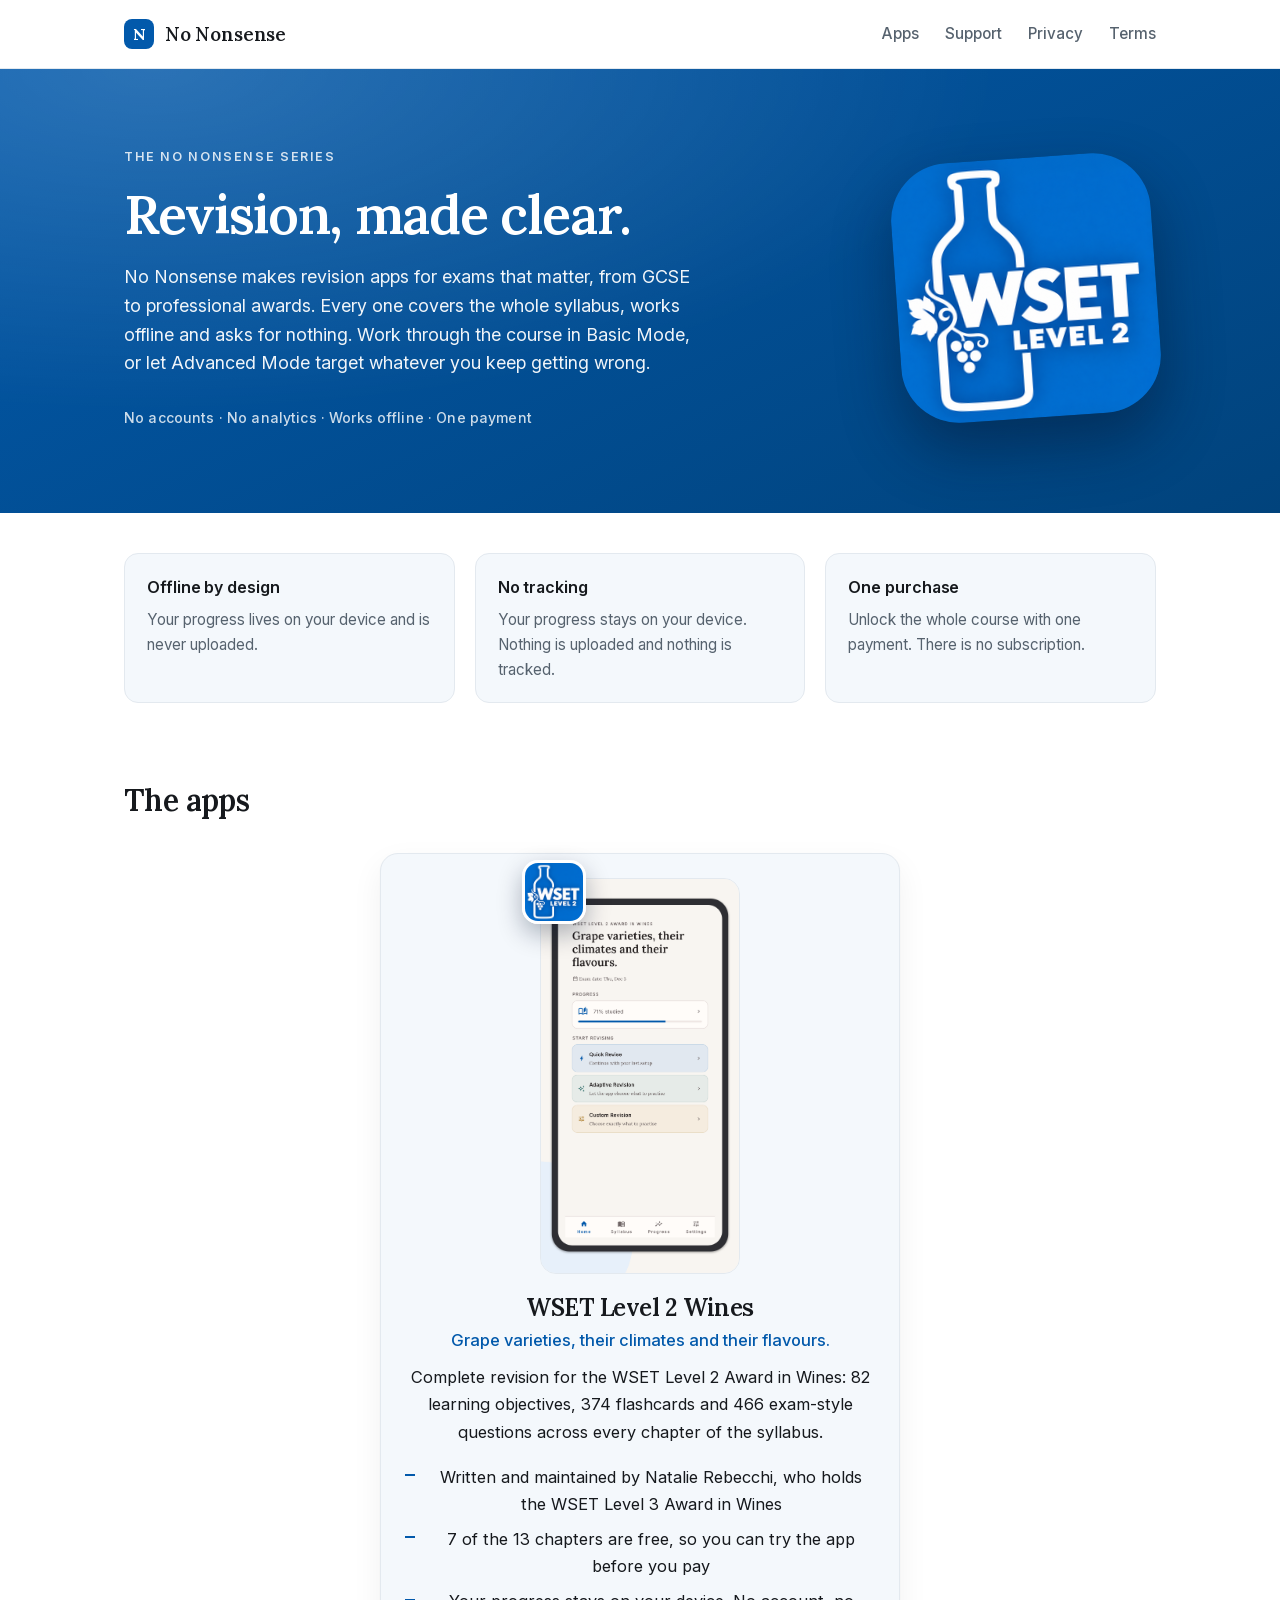
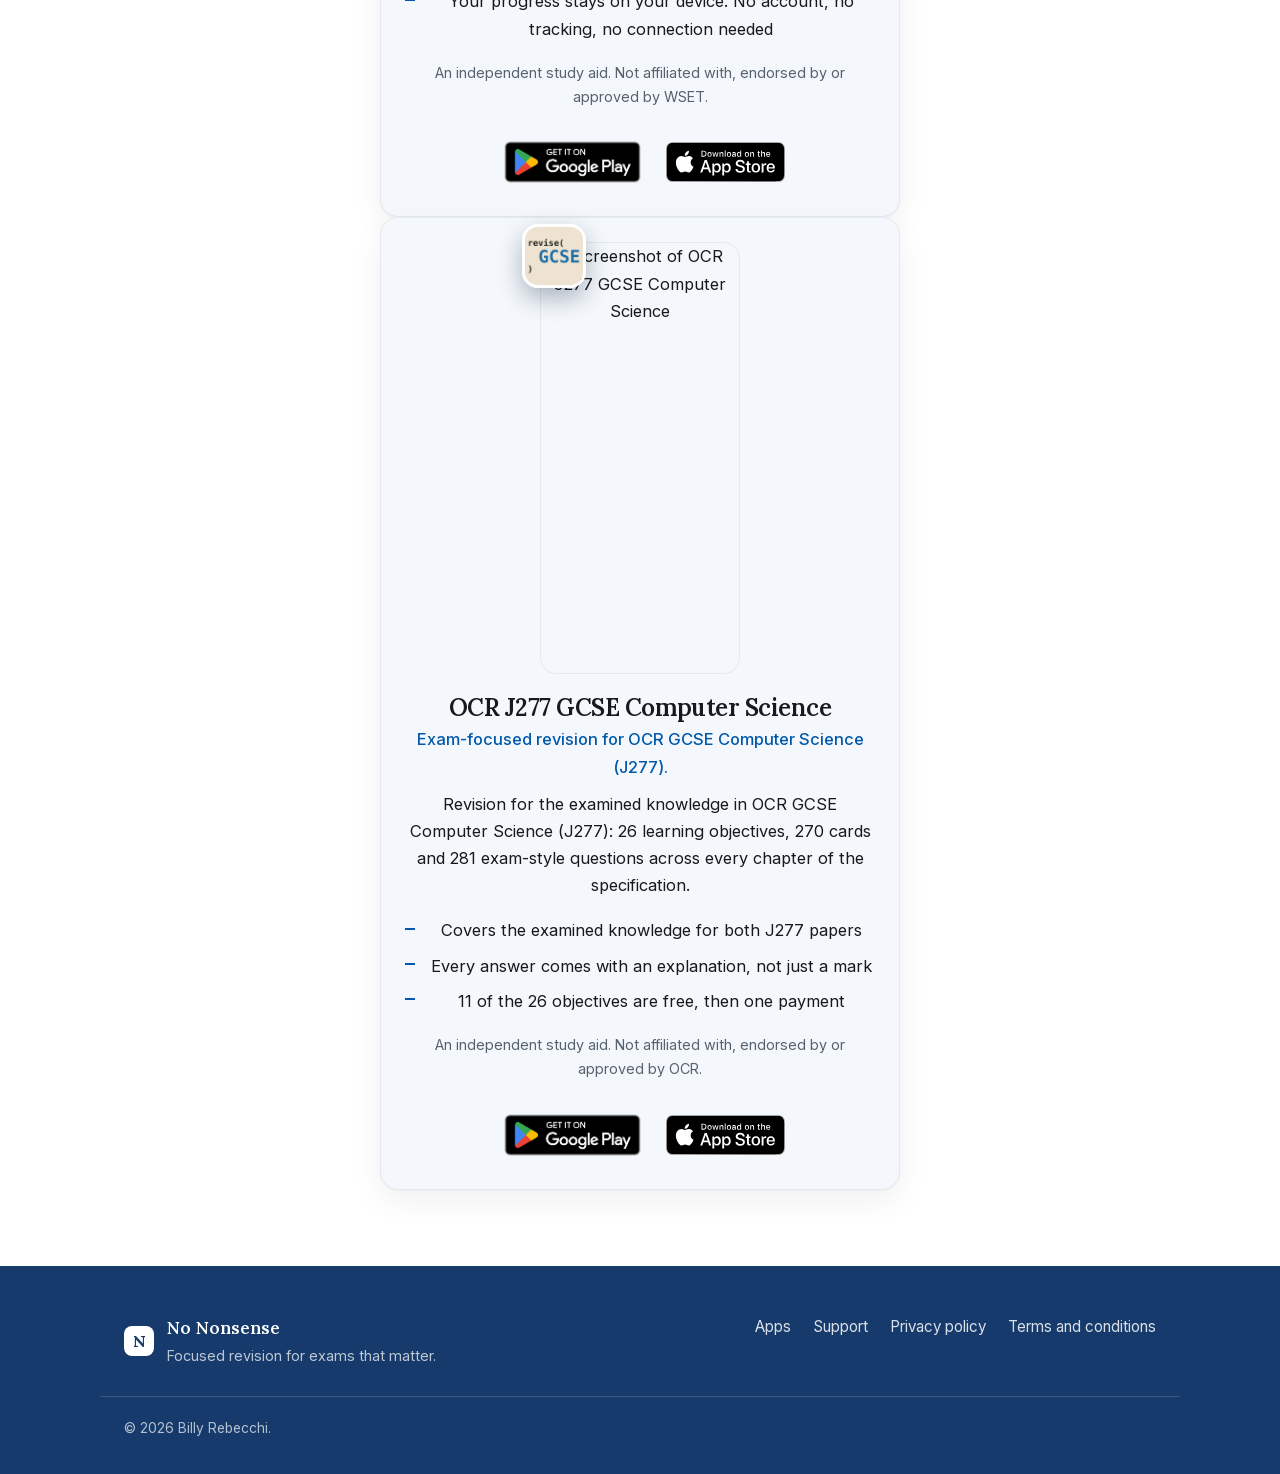
==== index.html @ e806d0f9 "Publish from revision-app@960f018a11e3d327a139472a14c9fe11c0e5deaf" ====
<!doctype html>
<html lang="en-GB">
<head>
  <meta charset="utf-8">
  <meta name="viewport" content="width=device-width, initial-scale=1">
  <title>No Nonsense</title>
  <meta name="description" content="No Nonsense: focused revision apps with no accounts, no tracking and no noise.">
  <meta name="color-scheme" content="light dark">
  <meta property="og:title" content="No Nonsense">
  <meta property="og:description" content="No Nonsense: focused revision apps with no accounts, no tracking and no noise.">
  <meta property="og:type" content="website">
  <link rel="stylesheet" href="/assets/style.css?v=d0712f48">
  <link rel="icon" href="/favicon.ico" sizes="any">
  <link rel="icon" type="image/png" sizes="32x32" href="/assets/favicon-32.png">
  <link rel="apple-touch-icon" sizes="180x180" href="/assets/apple-touch-icon.png">
</head>
<body>
  <a class="skip-link" href="#main">Skip to content</a>

  <header class="masthead">
    <div class="shell masthead-inner">
      <a class="wordmark" href="/">
        <span class="wordmark-mark" aria-hidden="true"></span>
        <span>No Nonsense</span>
      </a>
      <nav class="masthead-nav" aria-label="Primary">
        <a href="/#apps">Apps</a>
        <a href="/support/">Support</a>
        <a href="/privacy/">Privacy</a>
        <a href="/terms/">Terms</a>
      </nav>
    </div>
  </header>

  <main id="main">
<section class="hero">
  <div class="shell hero-inner">
    <div class="hero-copy">
      <p class="eyebrow">The No Nonsense series</p>
      <h1>Revision, made clear.</h1>
      <p class="hero-intro">No Nonsense makes revision apps for exams that matter, from GCSE to professional awards. Every one covers the whole syllabus, works offline and asks for nothing. Work through the course in Basic Mode, or let Advanced Mode target whatever you keep getting wrong.</p>
      <p class="hero-proof">No accounts · No analytics · Works offline · One payment</p>
    </div>
    <div class="hero-mark" aria-hidden="true">
      <img src="/assets/icons/wset2.png?v=d0712f48" alt="" width="260" height="260">
    </div>
  </div>
</section>

<section class="highlights">
  <div class="shell">
    <ul class="highlight-list">
      <li><h2>Offline by design</h2><p>Your progress lives on your device and is never uploaded.</p></li>
      <li><h2>No tracking</h2><p>Your progress stays on your device. Nothing is uploaded and nothing is tracked.</p></li>
      <li><h2>One purchase</h2><p>Unlock the whole course with one payment. There is no subscription.</p></li>
    </ul>
  </div>
</section>

<section class="apps" id="apps">
  <div class="shell">
    <h2 class="section-title">The apps</h2>
<article class="app">
  <div class="app-shot">
    <img src="/assets/screenshots/wset2-home.png?v=d0712f48" alt="Screenshot of WSET Level 2 Wines" width="1290" height="2796">
    <img class="app-logo" src="/assets/icons/wset2.png?v=d0712f48" alt="" width="64" height="64">
  </div>
  <div class="app-copy">
    <h3 class="app-name">WSET Level 2 Wines</h3>
    <p class="app-summary">Grape varieties, their climates and their flavours.</p>
    <p class="app-description">Complete revision for the WSET Level 2 Award in Wines: 82 learning objectives, 374 flashcards and 466 exam-style questions across every chapter of the syllabus.</p>
    <ul class="app-points">
        <li>Written and maintained by Natalie Rebecchi, who holds the WSET Level 3 Award in Wines</li>
        <li>7 of the 13 chapters are free, so you can try the app before you pay</li>
        <li>Your progress stays on your device. No account, no tracking, no connection needed</li>
    </ul>
    <p class="app-disclaimer">An independent study aid. Not affiliated with, endorsed by or approved by WSET.</p>
    <div class="app-badges">
      <a href="https://play.google.com/store/apps/details?id=uk.co.thebillington.wset2" class="app-badge play">
        <img src="/assets/badges/google-play.png?v=d0712f48" alt="Get it on Google Play" height="60">
      </a>
      <a href="https://apps.apple.com/app/id6824454016" class="app-badge">
        <img src="/assets/badges/app-store.svg?v=d0712f48" alt="Download on the App Store" height="40">
      </a>
    </div>
  </div>
</article>

<article class="app">
  <div class="app-shot">
    <img src="/?v=d0712f48" alt="Screenshot of OCR J277 GCSE Computer Science" width="1290" height="2796">
    <img class="app-logo" src="/assets/icons/j277.png?v=d0712f48" alt="" width="64" height="64">
  </div>
  <div class="app-copy">
    <h3 class="app-name">OCR J277 GCSE Computer Science</h3>
    <p class="app-summary">Exam-focused revision for OCR GCSE Computer Science (J277).</p>
    <p class="app-description">Revision for the examined knowledge in OCR GCSE Computer Science (J277): 26 learning objectives, 270 cards and 281 exam-style questions across every chapter of the specification.</p>
    <ul class="app-points">
        <li>Covers the examined knowledge for both J277 papers</li>
        <li>Every answer comes with an explanation, not just a mark</li>
        <li>11 of the 26 objectives are free, then one payment</li>
    </ul>
    <p class="app-disclaimer">An independent study aid. Not affiliated with, endorsed by or approved by OCR.</p>
    <div class="app-badges">
      <a href="https://play.google.com/store/apps/details?id=uk.co.thebillington.gcse" class="app-badge play">
        <img src="/assets/badges/google-play.png?v=d0712f48" alt="Get it on Google Play" height="60">
      </a>
      <a href="https://apps.apple.com/app/id" class="app-badge">
        <img src="/assets/badges/app-store.svg?v=d0712f48" alt="Download on the App Store" height="40">
      </a>
    </div>
  </div>
</article>

  </div>
</section>

  </main>

  <footer class="footer">
    <div class="shell footer-inner">
      <div class="footer-brand">
        <span class="wordmark-mark" aria-hidden="true"></span>
        <div>
          <p class="footer-name">No Nonsense</p>
          <p class="footer-tag">Focused revision for exams that matter.</p>
        </div>
      </div>
      <nav class="footer-nav" aria-label="Footer">
        <a href="/#apps">Apps</a>
        <a href="/support/">Support</a>
        <a href="/privacy/">Privacy policy</a>
        <a href="/terms/">Terms and conditions</a>
      </nav>
    </div>
    <div class="shell footer-legal">
      <p>&copy; 2026 Billy Rebecchi.</p>
    </div>
  </footer>
</body>
</html>
---- assets/style.css ----
/* No Nonsense — the series site.
   Type and colour come from the app itself: Lora for display, Inter for text,
   the icon blue for light mode and the icon navy for dark mode. */

@font-face {
  font-family: "Lora";
  src: url("/assets/fonts/Lora.woff2") format("woff2");
  font-weight: 400 700;
  font-display: swap;
}

@font-face {
  font-family: "Inter";
  src: url("/assets/fonts/Inter.woff2") format("woff2");
  font-weight: 400 600;
  font-display: swap;
}

:root {
  --brand: #0259ab;
  --brand-deep: #01437c;
  --navy: #153a6b;
  --ink: #16191d;
  --muted: #56626e;
  --line: #e3e9ef;
  --paper: #ffffff;
  --wash: #f4f8fc;
  --on-brand: #ffffff;
  --shadow: 0 1px 2px rgba(16, 24, 40, .04), 0 12px 32px rgba(16, 24, 40, .06);
  --radius: 18px;
  --shell: 1080px;
}

@media (prefers-color-scheme: dark) {
  :root {
    --brand: #6fb0f0;
    --brand-deep: #4d8fd6;
    --navy: #153a6b;
    --ink: #f3edea;
    --muted: #b9aeac;
    --line: #3a3336;
    --paper: #1b1616;
    --wash: #241e1e;
    --on-brand: #10202f;
    --shadow: 0 1px 2px rgba(0, 0, 0, .4), 0 14px 36px rgba(0, 0, 0, .35);
  }
}

*,
*::before,
*::after { box-sizing: border-box; }

html {
  -webkit-text-size-adjust: 100%;
  scroll-behavior: smooth;
}

@media (prefers-reduced-motion: reduce) {
  html { scroll-behavior: auto; }
}

body {
  margin: 0;
  background: var(--paper);
  color: var(--ink);
  font-family: "Inter", -apple-system, BlinkMacSystemFont, "Segoe UI", Roboto, sans-serif;
  font-size: 1.03rem;
  line-height: 1.65;
  -webkit-font-smoothing: antialiased;
}

img { max-width: 100%; height: auto; }

a { color: var(--brand); }

.shell {
  width: 100%;
  max-width: var(--shell);
  margin: 0 auto;
  padding: 0 24px;
}

.skip-link {
  position: absolute;
  left: -9999px;
  top: 0;
  background: var(--paper);
  color: var(--ink);
  padding: 12px 18px;
  border-radius: 0 0 10px 0;
  z-index: 10;
}

.skip-link:focus { left: 0; }

:focus-visible {
  outline: 3px solid var(--brand);
  outline-offset: 3px;
  border-radius: 4px;
}

/* ---------- masthead ---------- */

.masthead {
  position: sticky;
  top: 0;
  z-index: 5;
  background: color-mix(in srgb, var(--paper) 88%, transparent);
  backdrop-filter: saturate(180%) blur(12px);
  border-bottom: 1px solid var(--line);
}

.masthead-inner {
  display: flex;
  align-items: center;
  justify-content: space-between;
  gap: 24px;
  min-height: 68px;
}

.wordmark {
  display: inline-flex;
  align-items: center;
  gap: 11px;
  font-family: "Lora", Georgia, serif;
  font-weight: 600;
  font-size: 1.16rem;
  letter-spacing: -0.01em;
  color: var(--ink);
  text-decoration: none;
}

.wordmark-mark {
  display: grid;
  place-items: center;
  width: 30px;
  height: 30px;
  border-radius: 8px;
  background: var(--brand);
  color: #fff;
  font-family: "Lora", Georgia, serif;
  font-weight: 700;
  font-size: 1rem;
  line-height: 1;
}

.wordmark-mark::before { content: "N"; }

.masthead-nav { display: flex; gap: 26px; }

.masthead-nav a {
  color: var(--muted);
  text-decoration: none;
  font-size: .95rem;
  font-weight: 500;
}

.masthead-nav a:hover { color: var(--ink); }

/* ---------- hero ---------- */

.hero {
  background:
    radial-gradient(120% 140% at 12% 0%, rgba(255, 255, 255, .16), transparent 55%),
    linear-gradient(155deg, #0259ab 0%, #01437c 100%);
  color: #fff;
  padding: 78px 0 84px;
}

.hero-inner {
  display: grid;
  grid-template-columns: minmax(0, 1.05fr) minmax(0, 260px);
  align-items: center;
  gap: 56px;
}

.eyebrow {
  margin: 0 0 18px;
  text-transform: uppercase;
  letter-spacing: .13em;
  font-size: .78rem;
  font-weight: 600;
  opacity: .82;
}

.hero h1 {
  margin: 0 0 20px;
  font-family: "Lora", Georgia, serif;
  font-weight: 600;
  font-size: clamp(2.05rem, 4.6vw, 3.35rem);
  line-height: 1.08;
  letter-spacing: -0.025em;
  max-width: 15ch;
}

.hero-intro {
  margin: 0 0 28px;
  font-size: 1.12rem;
  line-height: 1.6;
  max-width: 52ch;
  opacity: .94;
}

.hero-proof {
  margin: 0;
  font-size: .88rem;
  font-weight: 500;
  letter-spacing: .01em;
  opacity: .8;
}

.hero-mark {
  justify-self: end;
  transform: rotate(-4deg);
}

.hero-mark img {
  display: block;
  border-radius: 58px;
  box-shadow: 0 28px 60px rgba(4, 20, 45, .45);
}

/* ---------- highlights ---------- */

.highlights { padding: 40px 0 8px; }

.highlight-list {
  list-style: none;
  margin: 0;
  padding: 0;
  display: grid;
  grid-template-columns: repeat(3, minmax(0, 1fr));
  gap: 20px;
}

.highlight-list li {
  background: var(--wash);
  border: 1px solid var(--line);
  border-radius: 14px;
  padding: 20px 22px;
}

.highlight-list h2 {
  margin: 0 0 6px;
  font-size: 1rem;
  font-weight: 600;
  letter-spacing: -0.005em;
}

.highlight-list p {
  margin: 0;
  color: var(--muted);
  font-size: .95rem;
}

/* ---------- apps ---------- */

.apps { padding: 64px 0 76px; }

.section-title {
  margin: 0 0 28px;
  font-family: "Lora", Georgia, serif;
  font-weight: 600;
  font-size: clamp(1.45rem, 2.6vw, 1.9rem);
  letter-spacing: -0.02em;
}

.app {
  max-width: 520px;
  margin: 0 auto;
  text-align: center;
  background: var(--wash);
  border: 1px solid var(--line);
  border-radius: var(--radius);
  padding: 24px;
  box-shadow: var(--shadow);
}

.app-shot {
  position: relative;
  width: 100%;
  max-width: 200px;
  margin: 0 auto 20px;
}

.app-shot img {
  display: block;
  width: 100%;
  height: auto;
  border-radius: 16px;
  border: 1px solid var(--line);
}

.app-shot img.app-logo {
  position: absolute;
  top: -18px;
  left: -18px;
  width: 64px;
  height: 64px;
  border-radius: 16px;
  border: 3px solid var(--paper);
  box-shadow: 0 10px 24px rgba(4, 20, 45, .3);
}

.app-name {
  margin: 0 0 4px;
  font-family: "Lora", Georgia, serif;
  font-weight: 600;
  font-size: 1.5rem;
  letter-spacing: -0.02em;
  line-height: 1.2;
}

.app-summary {
  margin: 0 0 10px;
  color: var(--brand);
  font-weight: 500;
}

.app-description {
  margin: 0;
  max-width: 60ch;
}

.app-points {
  margin: 18px 0 0;
  padding: 0;
  list-style: none;
  max-width: 60ch;
}

.app-points li {
  position: relative;
  padding-left: 22px;
  margin-bottom: 8px;
}

.app-points li::before {
  content: "";
  position: absolute;
  left: 0;
  top: 0.62em;
  width: 10px;
  height: 2px;
  background: var(--brand);
}

.app-disclaimer {
  margin: 18px 0 0;
  max-width: 60ch;
  color: var(--muted);
  font-size: 0.9rem;
}

.app-badges {
  display: flex;
  flex-wrap: wrap;
  align-items: center;
  justify-content: center;
  gap: 16px;
  margin-top: 24px;
}

.app-badge {
  display: inline-block;
  line-height: 0;
  border-radius: 8px;
  transition: opacity .15s ease;
}

.app-badge:hover { opacity: .82; }

/* Sized by height, because the two official files carry different padding.
   Apple's badge has none, so it is 40px tall. Google's file is 646x250 with
   82px of transparent padding, so its visible content is only 67% of the
   height: at 60px the visible badge is 40px, matching Apple's exactly. */
.app-badge img {
  height: 40px;
  width: auto;
}

.app-badge.play img { height: 60px; }

/* ---------- legal ---------- */

/* The legal pages sit directly in the main column rather than in a .shell
   wrapper, so they need centring themselves. Without it the article holds
   the left edge of a wide screen. */
.legal {
  max-width: 760px;
  margin: 0 auto;
  padding: 56px 24px 76px;
}

.legal-head { margin-bottom: 34px; }

.legal h1 {
  margin: 0 0 8px;
  font-family: "Lora", Georgia, serif;
  font-weight: 600;
  font-size: clamp(1.8rem, 4vw, 2.5rem);
  letter-spacing: -0.025em;
  line-height: 1.15;
}

.effective {
  margin: 0;
  color: var(--muted);
  font-size: .92rem;
}

.legal-body h2 {
  margin: 40px 0 10px;
  font-family: "Lora", Georgia, serif;
  font-weight: 600;
  font-size: 1.18rem;
  letter-spacing: -0.015em;
}

.legal-body p { margin: 0 0 14px; }

.legal-body a { text-underline-offset: 3px; }

.legal-contact {
  margin-top: 48px;
  padding: 24px 26px;
  background: var(--wash);
  border: 1px solid var(--line);
  border-radius: 14px;
}

.legal-contact h2 {
  margin: 0 0 6px;
  font-size: 1rem;
  font-weight: 600;
}

.legal-contact p { margin: 0; color: var(--muted); }

/* ---------- support ---------- */

/* The form is the contact path: the email address is deliberately not
   published on this page. */
.support-form-section {
  margin: 0;
}

.support-form-section h2 {
  margin: 0 0 8px;
  font-family: "Lora", Georgia, serif;
  font-weight: 600;
  font-size: 1.35rem;
  letter-spacing: -0.015em;
}

.support-form-intro {
  margin: 0 0 22px;
  color: var(--muted);
}

.support-form {
  display: grid;
  gap: 18px;
}

/* The class sets display:grid, which would otherwise beat the browser's
   [hidden] rule and leave the form (and its button) visible after success. */
.support-form[hidden] { display: none; }

.field-grid {
  display: grid;
  grid-template-columns: repeat(2, minmax(0, 1fr));
  gap: 18px;
}

/* The app field is hidden when ?app= already chose it, leaving the category
   field alone on the row rather than squeezed into half of it. */
.field-grid-single { grid-template-columns: 1fr; }

.field label {
  display: block;
  margin-bottom: 6px;
  font-size: .92rem;
  font-weight: 600;
}

.field input,
.field select,
.field textarea {
  width: 100%;
  padding: 11px 12px;
  border: 1px solid var(--line);
  border-radius: 10px;
  background: var(--paper);
  color: var(--ink);
  font: inherit;
}

.field textarea {
  min-height: 140px;
  resize: vertical;
}

.field input[type="file"] { padding: 9px 12px; }

.field-hint {
  margin: 6px 0 0;
  font-size: .85rem;
  color: var(--muted);
}

.optional {
  color: var(--muted);
  font-size: .85em;
  font-weight: 400;
}

.support-extra {
  padding: 12px 14px;
  border: 1px solid var(--line);
  border-radius: 10px;
}

.support-extra summary {
  cursor: pointer;
  font-size: .92rem;
  font-weight: 600;
}

.support-extra .field-grid { margin-top: 14px; }

/* Off-screen rather than display:none: some bots skip hidden fields. */
.support-honeypot {
  position: absolute;
  left: -9999px;
  width: 1px;
  height: 1px;
  overflow: hidden;
}

.support-consent {
  display: flex;
  gap: 10px;
  align-items: flex-start;
  color: var(--muted);
  font-size: .9rem;
}

.support-consent input { margin-top: 4px; }

.support-submit {
  justify-self: start;
  padding: 13px 22px;
  border: 0;
  border-radius: 10px;
  background: var(--brand);
  color: var(--on-brand);
  font: inherit;
  font-weight: 600;
  cursor: pointer;
}

.support-submit:hover { background: var(--brand-deep); }

.support-submit:disabled {
  opacity: .65;
  cursor: progress;
}

.support-form-status {
  margin: 0;
  min-height: 1.4em;
  color: var(--muted);
}

@media (max-width: 560px) {
  .field-grid { grid-template-columns: 1fr; }
}

/* ---------- footer ---------- */

.footer {
  background: var(--navy);
  color: #fff;
  padding: 48px 0 34px;
}

.footer-inner {
  display: flex;
  flex-wrap: wrap;
  gap: 32px;
  justify-content: space-between;
  align-items: flex-start;
  padding-bottom: 28px;
}

.footer-brand {
  display: flex;
  align-items: center;
  gap: 13px;
}

.footer-brand .wordmark-mark {
  background: #fff;
  color: var(--navy);
}

.footer-name {
  margin: 0;
  font-family: "Lora", Georgia, serif;
  font-weight: 600;
  font-size: 1.08rem;
}

.footer-tag {
  margin: 2px 0 0;
  font-size: .9rem;
  opacity: .72;
}

.footer-nav {
  display: flex;
  flex-wrap: wrap;
  gap: 22px;
}

.footer-nav a {
  color: rgba(255, 255, 255, .84);
  text-decoration: none;
  font-size: .95rem;
}

.footer-nav a:hover { color: #fff; text-decoration: underline; }

.footer-legal {
  border-top: 1px solid rgba(255, 255, 255, .16);
  padding-top: 20px;
}

.footer-legal p {
  margin: 0;
  font-size: .86rem;
  opacity: .68;
}

/* ---------- narrow screens ---------- */

/* Four nav links plus the wordmark do not fit on a phone, and a wrapped
   masthead is better than one that runs off the edge. */
@media (max-width: 560px) {
  .masthead-inner { flex-wrap: wrap; gap: 12px; padding: 14px 0; }
  .masthead-nav { gap: 18px; }
  .masthead-nav a { font-size: .9rem; }
}

@media (max-width: 860px) {
  .app-shot { margin-bottom: 18px; }
  .hero-inner { grid-template-columns: 1fr; gap: 40px; }
  .hero-mark { justify-self: start; }
  .hero-mark img { width: 200px; height: 200px; }
  .highlight-list { grid-template-columns: 1fr; }
  .app { grid-template-columns: 1fr; gap: 30px; padding: 28px 24px; }
  .app-shot { max-width: 258px; }
  .footer-inner { flex-direction: column; }
}
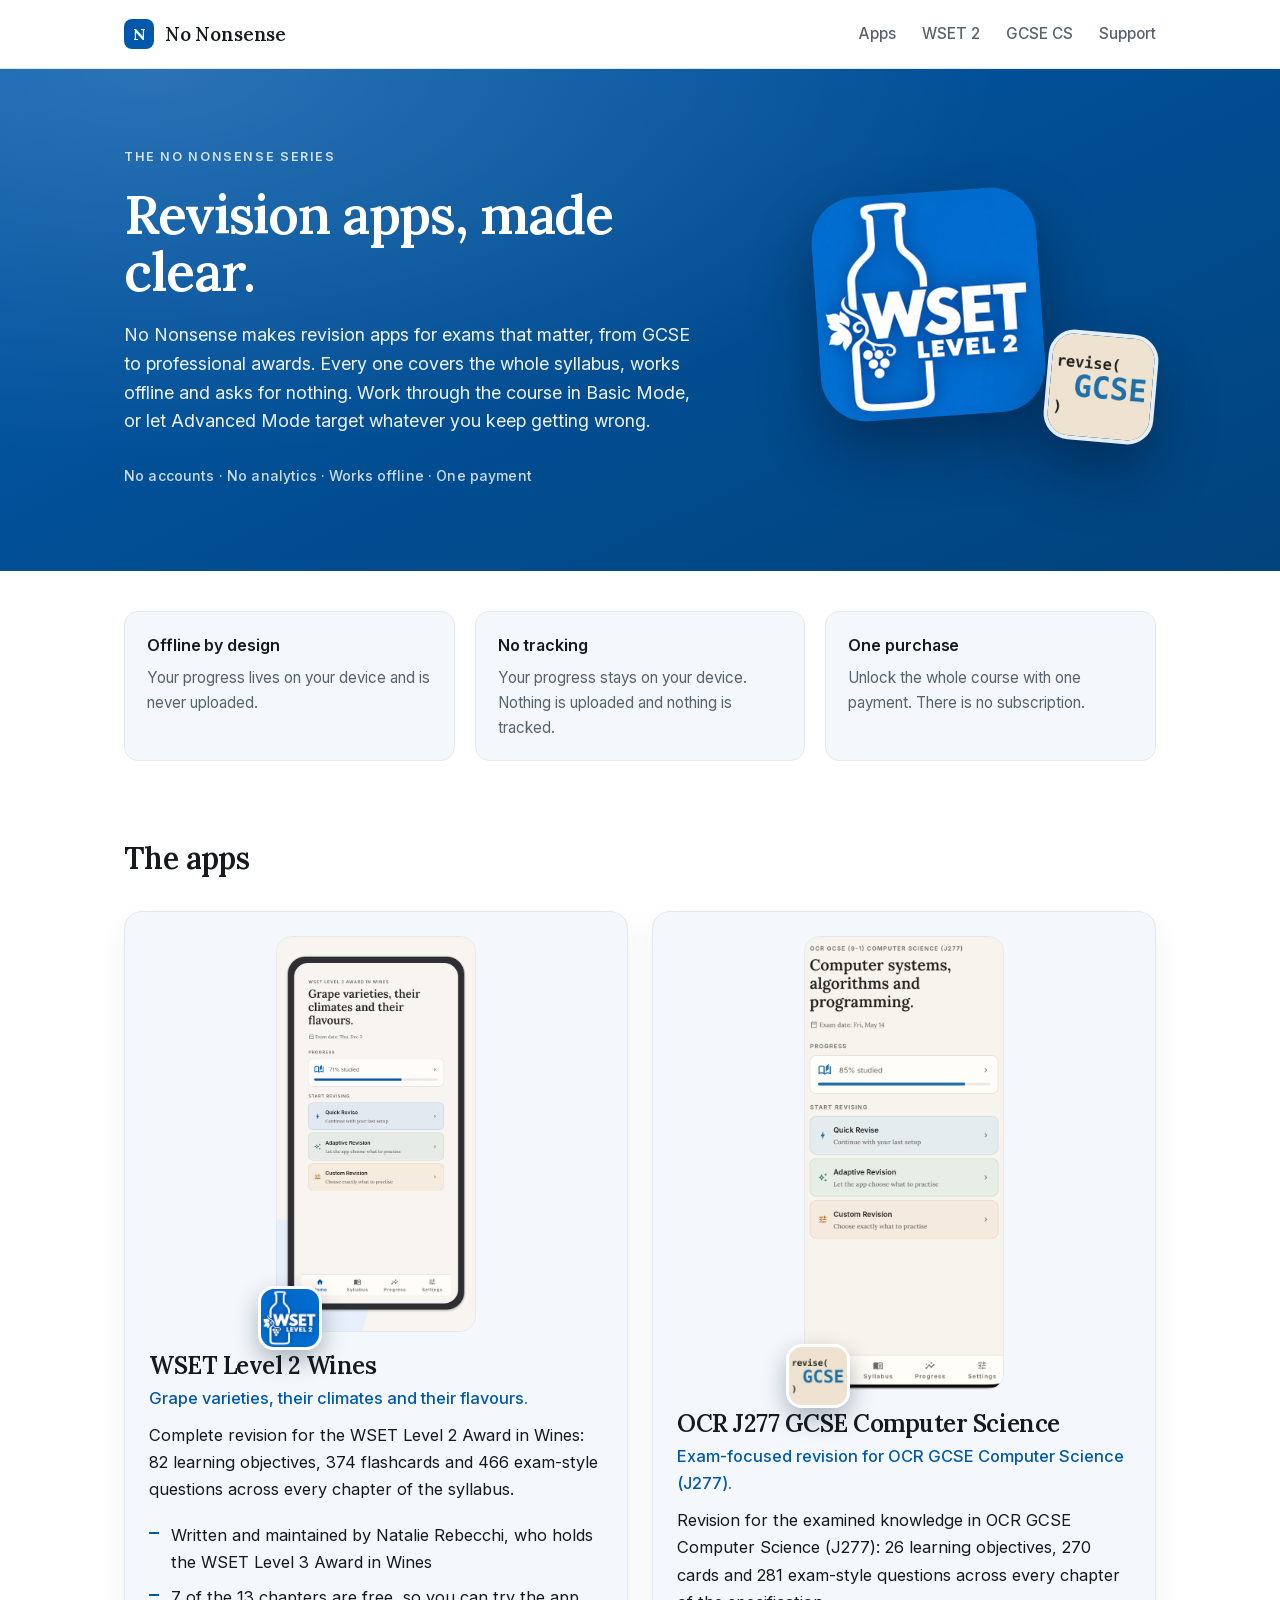
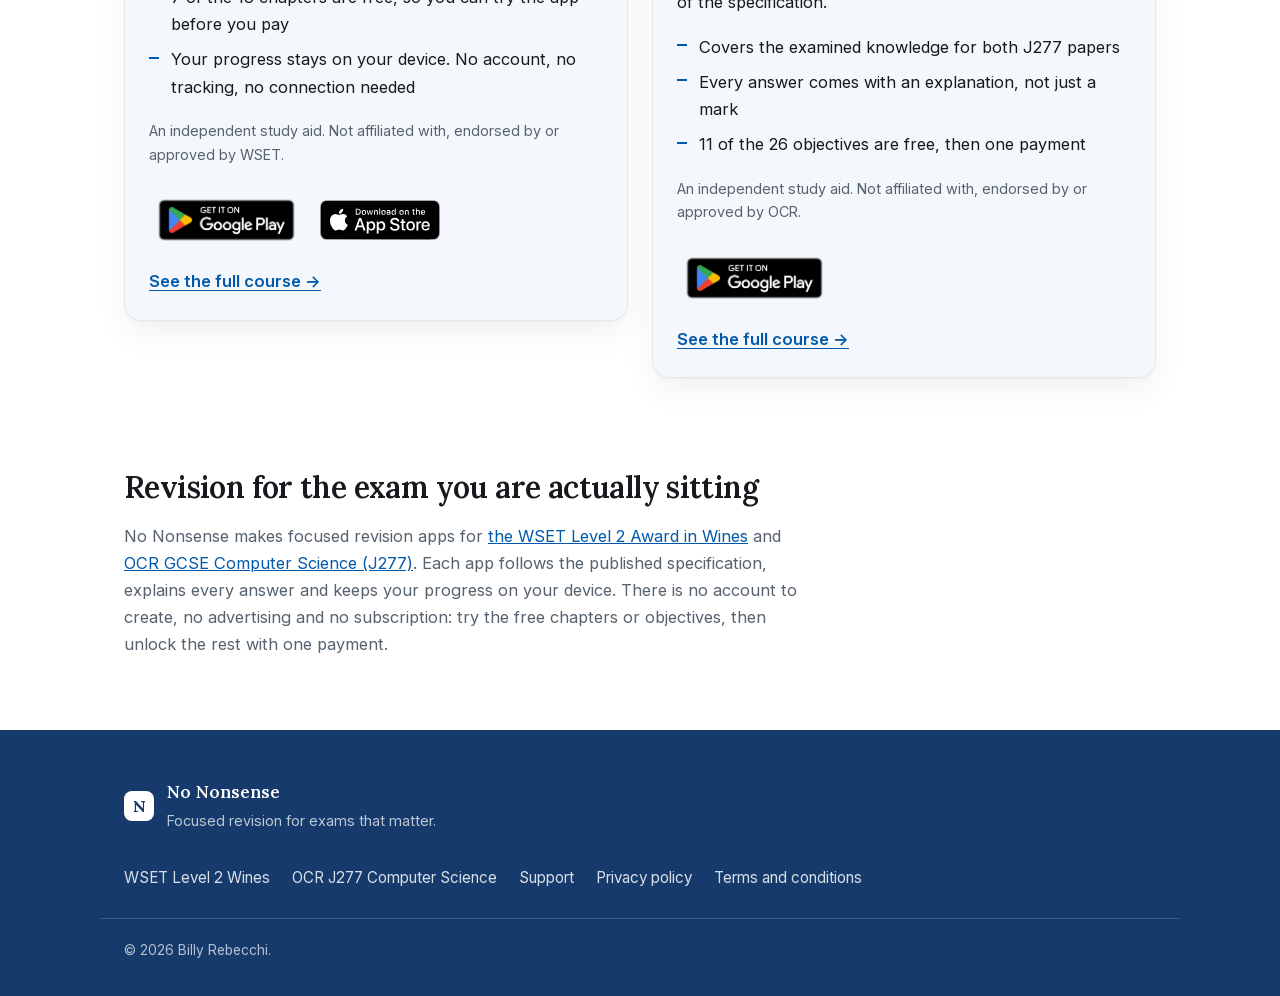
==== commit b661dec1: "Publish from revision-app@1eb7962622b7a4297874376b7f591890b1f653c1" ====
--- a/index.html
+++ b/index.html
@@ -3,16 +3,38 @@
 <head>
   <meta charset="utf-8">
   <meta name="viewport" content="width=device-width, initial-scale=1">
-  <title>No Nonsense</title>
-  <meta name="description" content="No Nonsense: focused revision apps with no accounts, no tracking and no noise.">
+  <title>No Nonsense Revision | GCSE &amp; WSET Revision Apps</title>
+  <meta name="description" content="Focused revision apps for OCR GCSE Computer Science (J277) and the WSET Level 2 Award in Wines. Full syllabus, clear explanations, offline and one payment.">
+  <meta name="robots" content="index,follow,max-image-preview:large">
   <meta name="color-scheme" content="light dark">
-  <meta property="og:title" content="No Nonsense">
-  <meta property="og:description" content="No Nonsense: focused revision apps with no accounts, no tracking and no noise.">
+  <meta name="theme-color" content="#0259ab" media="(prefers-color-scheme: light)">
+  <meta name="theme-color" content="#1b1616" media="(prefers-color-scheme: dark)">
+  <link rel="canonical" href="https://nononsenserevision.uk/">
+  <link rel="alternate" hreflang="en-GB" href="https://nononsenserevision.uk/">
+
   <meta property="og:type" content="website">
-  <link rel="stylesheet" href="/assets/style.css?v=d0712f48">
+  <meta property="og:site_name" content="No Nonsense Revision">
+  <meta property="og:locale" content="en_GB">
+  <meta property="og:title" content="No Nonsense Revision | GCSE &amp; WSET Revision Apps">
+  <meta property="og:description" content="Focused revision apps for OCR GCSE Computer Science (J277) and the WSET Level 2 Award in Wines. Full syllabus, clear explanations, offline and one payment.">
+  <meta property="og:url" content="https://nononsenserevision.uk/">
+  <meta property="og:image" content="https://nononsenserevision.uk/assets/social/wset2.png">
+  <meta property="og:image:type" content="image/png">
+  <meta property="og:image:width" content="1024">
+  <meta property="og:image:height" content="500">
+  <meta property="og:image:alt" content="No Nonsense revision apps">
+  <meta name="twitter:card" content="summary_large_image">
+  <meta name="twitter:title" content="No Nonsense Revision | GCSE &amp; WSET Revision Apps">
+  <meta name="twitter:description" content="Focused revision apps for OCR GCSE Computer Science (J277) and the WSET Level 2 Award in Wines. Full syllabus, clear explanations, offline and one payment.">
+  <meta name="twitter:image" content="https://nononsenserevision.uk/assets/social/wset2.png">
+
+  <link rel="preload" href="/assets/fonts/Inter.woff2" as="font" type="font/woff2" crossorigin>
+  <link rel="preload" href="/assets/fonts/Lora.woff2" as="font" type="font/woff2" crossorigin>
+  <link rel="stylesheet" href="/assets/style.css?v=407eec69">
   <link rel="icon" href="/favicon.ico" sizes="any">
-  <link rel="icon" type="image/png" sizes="32x32" href="/assets/favicon-32.png">
-  <link rel="apple-touch-icon" sizes="180x180" href="/assets/apple-touch-icon.png">
+  <link rel="icon" type="image/png" href="/assets/favicon-32.png" sizes="32x32">
+  <link rel="apple-touch-icon" href="/assets/apple-touch-icon.png">
+  <script type="application/ld+json">{"@context":"https://schema.org","@graph":[{"@type":"Organization","@id":"https://nononsenserevision.uk/#organisation","name":"No Nonsense","url":"https://nononsenserevision.uk/","logo":"https://nononsenserevision.uk/assets/icons/wset2.png","email":"billy.rebecchi@googlemail.com"},{"@type":"WebSite","@id":"https://nononsenserevision.uk/#website","url":"https://nononsenserevision.uk/","name":"No Nonsense Revision","description":"Focused revision apps for OCR GCSE Computer Science (J277) and the WSET Level 2 Award in Wines. Full syllabus, clear explanations, offline and one payment.","inLanguage":"en-GB","publisher":{"@id":"https://nononsenserevision.uk/#organisation"}},{"@type":"ItemList","name":"No Nonsense revision apps","itemListElement":[{"@type":"ListItem","position":1,"name":"WSET Level 2 Wines","url":"https://nononsenserevision.uk/wset2/"},{"@type":"ListItem","position":2,"name":"OCR J277 GCSE Computer Science","url":"https://nononsenserevision.uk/gcse-computer-science/"}]}]}</script>
 </head>
 <body>
   <a class="skip-link" href="#main">Skip to content</a>
@@ -25,9 +47,9 @@
       </a>
       <nav class="masthead-nav" aria-label="Primary">
         <a href="/#apps">Apps</a>
+        <a href="/wset2/">WSET 2</a>
+        <a href="/gcse-computer-science/">GCSE CS</a>
         <a href="/support/">Support</a>
-        <a href="/privacy/">Privacy</a>
-        <a href="/terms/">Terms</a>
       </nav>
     </div>
   </header>
@@ -37,12 +59,13 @@
   <div class="shell hero-inner">
     <div class="hero-copy">
       <p class="eyebrow">The No Nonsense series</p>
-      <h1>Revision, made clear.</h1>
+      <h1>Revision apps, made clear.</h1>
       <p class="hero-intro">No Nonsense makes revision apps for exams that matter, from GCSE to professional awards. Every one covers the whole syllabus, works offline and asks for nothing. Work through the course in Basic Mode, or let Advanced Mode target whatever you keep getting wrong.</p>
       <p class="hero-proof">No accounts · No analytics · Works offline · One payment</p>
     </div>
     <div class="hero-mark" aria-hidden="true">
-      <img src="/assets/icons/wset2.png?v=d0712f48" alt="" width="260" height="260">
+      <img class="hero-app-primary" src="/assets/icons/wset2.png?v=407eec69" alt="" width="250" height="250">
+      <img class="hero-app-secondary" src="/assets/icons/j277.png?v=407eec69" alt="" width="150" height="150">
     </div>
   </div>
 </section>
@@ -60,13 +83,14 @@
 <section class="apps" id="apps">
   <div class="shell">
     <h2 class="section-title">The apps</h2>
+    <div class="app-grid">
 <article class="app">
   <div class="app-shot">
-    <img src="/assets/screenshots/wset2-home.png?v=d0712f48" alt="Screenshot of WSET Level 2 Wines" width="1290" height="2796">
-    <img class="app-logo" src="/assets/icons/wset2.png?v=d0712f48" alt="" width="64" height="64">
+    <img src="/assets/screenshots/wset2-home.png?v=407eec69" alt="Screenshot of WSET Level 2 Wines" width="520" height="1035" loading="lazy">
+    <img class="app-logo" src="/assets/icons/wset2.png?v=407eec69" alt="" width="64" height="64">
   </div>
   <div class="app-copy">
-    <h3 class="app-name">WSET Level 2 Wines</h3>
+    <h3 class="app-name"><a href="/wset2/">WSET Level 2 Wines</a></h3>
     <p class="app-summary">Grape varieties, their climates and their flavours.</p>
     <p class="app-description">Complete revision for the WSET Level 2 Award in Wines: 82 learning objectives, 374 flashcards and 466 exam-style questions across every chapter of the syllabus.</p>
     <ul class="app-points">
@@ -76,23 +100,24 @@
     </ul>
     <p class="app-disclaimer">An independent study aid. Not affiliated with, endorsed by or approved by WSET.</p>
     <div class="app-badges">
-      <a href="https://play.google.com/store/apps/details?id=uk.co.thebillington.wset2" class="app-badge play">
-        <img src="/assets/badges/google-play.png?v=d0712f48" alt="Get it on Google Play" height="60">
-      </a>
-      <a href="https://apps.apple.com/app/id6824454016" class="app-badge">
-        <img src="/assets/badges/app-store.svg?v=d0712f48" alt="Download on the App Store" height="40">
-      </a>
+        <a class="app-badge play" href="https://play.google.com/store/apps/details?id=uk.co.thebillington.wset2" rel="noopener">
+          <img src="/assets/badges/google-play.png?v=407eec69" alt="Get WSET Level 2 Wines on Google Play" height="60">
+        </a>
+        <a class="app-badge" href="https://apps.apple.com/app/id6824454016" rel="noopener">
+          <img src="/assets/badges/app-store.svg?v=407eec69" alt="Download WSET Level 2 Wines on the App Store" height="40">
+        </a>
     </div>
+    <p class="app-more"><a href="/wset2/">See the full course <span aria-hidden="true">→</span></a></p>
   </div>
 </article>
 
 <article class="app">
   <div class="app-shot">
-    <img src="/?v=d0712f48" alt="Screenshot of OCR J277 GCSE Computer Science" width="1290" height="2796">
-    <img class="app-logo" src="/assets/icons/j277.png?v=d0712f48" alt="" width="64" height="64">
+    <img src="/assets/screenshots/j277-home.png?v=407eec69" alt="Screenshot of OCR J277 GCSE Computer Science" width="520" height="1187" loading="lazy">
+    <img class="app-logo" src="/assets/icons/j277.png?v=407eec69" alt="" width="64" height="64">
   </div>
   <div class="app-copy">
-    <h3 class="app-name">OCR J277 GCSE Computer Science</h3>
+    <h3 class="app-name"><a href="/gcse-computer-science/">OCR J277 GCSE Computer Science</a></h3>
     <p class="app-summary">Exam-focused revision for OCR GCSE Computer Science (J277).</p>
     <p class="app-description">Revision for the examined knowledge in OCR GCSE Computer Science (J277): 26 learning objectives, 270 cards and 281 exam-style questions across every chapter of the specification.</p>
     <ul class="app-points">
@@ -102,18 +127,33 @@
     </ul>
     <p class="app-disclaimer">An independent study aid. Not affiliated with, endorsed by or approved by OCR.</p>
     <div class="app-badges">
-      <a href="https://play.google.com/store/apps/details?id=uk.co.thebillington.gcse" class="app-badge play">
-        <img src="/assets/badges/google-play.png?v=d0712f48" alt="Get it on Google Play" height="60">
-      </a>
-      <a href="https://apps.apple.com/app/id" class="app-badge">
-        <img src="/assets/badges/app-store.svg?v=d0712f48" alt="Download on the App Store" height="40">
-      </a>
+        <a class="app-badge play" href="https://play.google.com/store/apps/details?id=uk.co.thebillington.gcse" rel="noopener">
+          <img src="/assets/badges/google-play.png?v=407eec69" alt="Get OCR J277 GCSE Computer Science on Google Play" height="60">
+        </a>
     </div>
+    <p class="app-more"><a href="/gcse-computer-science/">See the full course <span aria-hidden="true">→</span></a></p>
   </div>
 </article>
 
+    </div>
   </div>
 </section>
+
+<section class="series-note">
+  <div class="shell">
+    <h2>Revision for the exam you are actually sitting</h2>
+    <p>
+      No Nonsense makes focused revision apps for
+      <a href="/wset2/">the WSET Level 2 Award in Wines</a> and
+      <a href="/gcse-computer-science/">OCR GCSE Computer Science (J277)</a>.
+      Each app follows the published specification, explains every answer and
+      keeps your progress on your device. There is no account to create, no
+      advertising and no subscription: try the free chapters or objectives,
+      then unlock the rest with one payment.
+    </p>
+  </div>
+</section>
+
 
   </main>
 
@@ -127,7 +167,8 @@
         </div>
       </div>
       <nav class="footer-nav" aria-label="Footer">
-        <a href="/#apps">Apps</a>
+        <a href="/wset2/">WSET Level 2 Wines</a>
+        <a href="/gcse-computer-science/">OCR J277 Computer Science</a>
         <a href="/support/">Support</a>
         <a href="/privacy/">Privacy policy</a>
         <a href="/terms/">Terms and conditions</a>
--- a/assets/style.css
+++ b/assets/style.css
@@ -169,7 +169,7 @@
 
 .hero-inner {
   display: grid;
-  grid-template-columns: minmax(0, 1.05fr) minmax(0, 260px);
+  grid-template-columns: minmax(0, 1.05fr) minmax(0, 340px);
   align-items: center;
   gap: 56px;
 }
@@ -210,14 +210,35 @@
 }
 
 .hero-mark {
+  position: relative;
   justify-self: end;
+  width: 340px;
+  height: 250px;
+}
+
+.hero-mark img {
+  position: absolute;
+  display: block;
+  border-radius: 46px;
+  box-shadow: 0 28px 60px rgba(4, 20, 45, .45);
+}
+
+.hero-mark .hero-app-primary {
+  top: 0;
+  left: 0;
+  width: 225px;
+  height: 225px;
   transform: rotate(-4deg);
 }
 
-.hero-mark img {
-  display: block;
-  border-radius: 58px;
-  box-shadow: 0 28px 60px rgba(4, 20, 45, .45);
+.hero-mark .hero-app-secondary {
+  right: 0;
+  bottom: 0;
+  width: 110px;
+  height: 110px;
+  border: 4px solid rgba(255, 255, 255, .9);
+  border-radius: 26px;
+  transform: rotate(5deg);
 }
 
 /* ---------- highlights ---------- */
@@ -265,10 +286,17 @@
   letter-spacing: -0.02em;
 }
 
+.app-grid {
+  display: grid;
+  grid-template-columns: repeat(2, minmax(0, 1fr));
+  gap: 24px;
+  align-items: start;
+}
+
 .app {
-  max-width: 520px;
-  margin: 0 auto;
-  text-align: center;
+  width: 100%;
+  margin: 0;
+  text-align: left;
   background: var(--wash);
   border: 1px solid var(--line);
   border-radius: var(--radius);
@@ -293,7 +321,7 @@
 
 .app-shot img.app-logo {
   position: absolute;
-  top: -18px;
+  bottom: -18px;
   left: -18px;
   width: 64px;
   height: 64px;
@@ -310,6 +338,13 @@
   letter-spacing: -0.02em;
   line-height: 1.2;
 }
+
+.app-name a {
+  color: inherit;
+  text-decoration: none;
+}
+
+.app-name a:hover { text-decoration: underline; text-underline-offset: 4px; }
 
 .app-summary {
   margin: 0 0 10px;
@@ -356,7 +391,7 @@
   display: flex;
   flex-wrap: wrap;
   align-items: center;
-  justify-content: center;
+  justify-content: flex-start;
   gap: 16px;
   margin-top: 24px;
 }
@@ -380,6 +415,433 @@
 }
 
 .app-badge.play img { height: 60px; }
+
+.app-more {
+  margin: 18px 0 0;
+  font-weight: 600;
+}
+
+.app-more a { text-underline-offset: 3px; }
+
+/* ---------- series note ---------- */
+
+.series-note {
+  padding: 8px 0 72px;
+}
+
+.series-note h2 {
+  margin: 0 0 10px;
+  font-family: "Lora", Georgia, serif;
+  font-weight: 600;
+  font-size: clamp(1.45rem, 2.6vw, 1.9rem);
+  letter-spacing: -0.02em;
+}
+
+.series-note p {
+  margin: 0;
+  max-width: 68ch;
+  color: var(--muted);
+}
+
+/* ---------- product pages ---------- */
+
+.product {
+  max-width: 1040px;
+  margin: 0 auto;
+  padding: 28px 24px 84px;
+}
+
+.breadcrumb ol {
+  display: flex;
+  flex-wrap: wrap;
+  gap: 8px;
+  margin: 0 0 34px;
+  padding: 0;
+  list-style: none;
+  color: var(--muted);
+  font-size: .9rem;
+}
+
+.breadcrumb li + li::before {
+  content: "/";
+  margin-right: 8px;
+  opacity: .55;
+}
+
+.product-hero {
+  display: grid;
+  grid-template-columns: minmax(0, 1.15fr) minmax(0, 320px);
+  gap: 56px;
+  align-items: center;
+  padding: 12px 0 52px;
+  border-bottom: 1px solid var(--line);
+}
+
+.product-hero .eyebrow {
+  margin: 0 0 14px;
+  color: var(--brand);
+  opacity: 1;
+}
+
+.product-hero h1 {
+  margin: 0 0 18px;
+  font-family: "Lora", Georgia, serif;
+  font-weight: 600;
+  font-size: clamp(2rem, 4.4vw, 3.1rem);
+  line-height: 1.08;
+  letter-spacing: -0.025em;
+  max-width: 18ch;
+}
+
+.product-intro {
+  margin: 0 0 26px;
+  max-width: 58ch;
+  font-size: 1.1rem;
+  color: var(--muted);
+}
+
+.product-actions {
+  display: flex;
+  flex-wrap: wrap;
+  align-items: center;
+  gap: 16px;
+}
+
+.product-proof {
+  margin: 16px 0 0;
+  color: var(--muted);
+  font-size: .9rem;
+}
+
+.product-mark {
+  position: relative;
+  justify-self: center;
+  width: 100%;
+  max-width: 260px;
+}
+
+.product-shot {
+  display: block;
+  width: 100%;
+  height: auto;
+  border-radius: 24px;
+  border: 1px solid var(--line);
+  box-shadow: 0 24px 60px rgba(4, 20, 45, .22);
+}
+
+.product-icon {
+  display: block;
+  width: 76px;
+  height: 76px;
+  border-radius: 18px;
+  border: 3px solid var(--paper);
+  box-shadow: 0 10px 24px rgba(4, 20, 45, .3);
+}
+
+.product-mark .product-icon {
+  position: absolute;
+  bottom: -20px;
+  left: -20px;
+}
+
+.product-facts {
+  padding: 0 0 8px;
+  border-bottom: 1px solid var(--line);
+}
+
+.product-facts dl {
+  display: grid;
+  grid-template-columns: repeat(5, minmax(0, 1fr));
+  gap: 20px;
+  margin: 28px 0;
+}
+
+.product-facts dt {
+  margin: 0 0 4px;
+  color: var(--muted);
+  font-size: .78rem;
+  font-weight: 600;
+  letter-spacing: .08em;
+  text-transform: uppercase;
+}
+
+.product-facts dd {
+  margin: 0;
+  font-weight: 600;
+  line-height: 1.35;
+}
+
+.product-section {
+  padding: 52px 0 0;
+}
+
+.product-section-head { margin-bottom: 26px; }
+
+.product-section h2 {
+  margin: 0 0 8px;
+  font-family: "Lora", Georgia, serif;
+  font-weight: 600;
+  font-size: clamp(1.5rem, 2.8vw, 2rem);
+  letter-spacing: -0.02em;
+}
+
+.product-section-head p {
+  margin: 0;
+  max-width: 66ch;
+  color: var(--muted);
+}
+
+.feature-grid {
+  display: grid;
+  grid-template-columns: repeat(3, minmax(0, 1fr));
+  gap: 20px;
+  margin: 0;
+  padding: 0;
+  list-style: none;
+}
+
+.feature-grid li {
+  padding: 22px 22px 24px;
+  background: var(--wash);
+  border: 1px solid var(--line);
+  border-radius: 14px;
+}
+
+.feature-grid h3 {
+  margin: 0 0 6px;
+  font-size: 1rem;
+  font-weight: 600;
+}
+
+.feature-grid p {
+  margin: 0;
+  color: var(--muted);
+  font-size: .95rem;
+}
+
+.syllabus-grid {
+  display: grid;
+  grid-template-columns: repeat(2, minmax(0, 1fr));
+  gap: 20px;
+}
+
+.syllabus-section {
+  padding: 22px 24px;
+  background: var(--wash);
+  border: 1px solid var(--line);
+  border-radius: 14px;
+}
+
+.syllabus-section h3 {
+  margin: 0 0 4px;
+  font-family: "Lora", Georgia, serif;
+  font-size: 1.16rem;
+  letter-spacing: -0.01em;
+}
+
+.syllabus-subtitle {
+  margin: 0 0 16px;
+  color: var(--muted);
+  font-size: .92rem;
+}
+
+.syllabus-list {
+  margin: 0;
+  padding: 0;
+  list-style: none;
+}
+
+.syllabus-list li {
+  display: grid;
+  grid-template-columns: minmax(0, 1fr) auto;
+  gap: 3px 12px;
+  padding: 12px 0;
+  border-top: 1px solid var(--line);
+}
+
+.syllabus-name { font-weight: 600; }
+
+.syllabus-count {
+  color: var(--muted);
+  font-size: .85rem;
+  text-align: right;
+}
+
+.syllabus-badge {
+  grid-column: 1 / -1;
+  justify-self: start;
+  margin-top: 5px;
+  padding: 2px 8px;
+  border-radius: 99px;
+  font-size: .74rem;
+  font-weight: 600;
+  letter-spacing: .02em;
+}
+
+.syllabus-badge.free {
+  background: color-mix(in srgb, var(--brand) 12%, transparent);
+  color: var(--brand);
+}
+
+.syllabus-badge.paid {
+  background: color-mix(in srgb, var(--muted) 14%, transparent);
+  color: var(--muted);
+}
+
+.sample-list {
+  display: grid;
+  grid-template-columns: repeat(2, minmax(0, 1fr));
+  gap: 16px;
+}
+
+.sample-question {
+  padding: 20px 22px;
+  background: var(--wash);
+  border: 1px solid var(--line);
+  border-radius: 14px;
+}
+
+.sample-question summary {
+  display: block;
+  cursor: pointer;
+  list-style: none;
+}
+
+.sample-question summary::-webkit-details-marker { display: none; }
+
+.sample-question summary:focus-visible {
+  outline: 3px solid var(--brand);
+  outline-offset: 4px;
+  border-radius: 4px;
+}
+
+.sample-topic {
+  display: block;
+  margin-bottom: 8px;
+  color: var(--brand);
+  font-size: .76rem;
+  font-weight: 600;
+  letter-spacing: .04em;
+  text-transform: uppercase;
+}
+
+.sample-prompt {
+  display: block;
+  font-family: "Lora", Georgia, serif;
+  font-size: 1.08rem;
+  font-weight: 600;
+  line-height: 1.35;
+}
+
+.sample-reveal {
+  display: inline-block;
+  margin-top: 12px;
+  color: var(--brand);
+  font-size: .88rem;
+  font-weight: 600;
+}
+
+.sample-reveal::after { content: " ↓"; }
+
+.sample-question[open] .sample-reveal { display: none; }
+
+.sample-answers {
+  margin: 18px 0 14px;
+  padding-left: 22px;
+  color: var(--muted);
+  font-size: .95rem;
+}
+
+.sample-answers li { margin-bottom: 7px; }
+
+.sample-answers li.is-correct {
+  color: var(--ink);
+  font-weight: 600;
+}
+
+.sample-tick {
+  display: inline-block;
+  margin-left: 8px;
+  padding: 1px 7px;
+  border-radius: 99px;
+  background: color-mix(in srgb, var(--brand) 14%, transparent);
+  color: var(--brand);
+  font-size: .72rem;
+  font-weight: 600;
+  vertical-align: middle;
+}
+
+.sample-why {
+  margin: 0;
+  color: var(--muted);
+  font-size: .92rem;
+}
+
+.sample-note {
+  margin: 20px 0 0;
+  color: var(--muted);
+  font-size: .88rem;
+}
+
+.product-cta {
+  display: grid;
+  grid-template-columns: minmax(0, 1fr) auto;
+  gap: 30px;
+  align-items: center;
+  margin-top: 56px;
+  padding: 34px 36px;
+  background: var(--wash);
+  border: 1px solid var(--line);
+  border-radius: var(--radius);
+}
+
+.product-cta h2 { margin: 0 0 6px; }
+
+.product-cta p {
+  margin: 0;
+  max-width: 58ch;
+  color: var(--muted);
+}
+
+.faq {
+  display: grid;
+  grid-template-columns: repeat(2, minmax(0, 1fr));
+  gap: 26px 40px;
+}
+
+.faq-item h3 {
+  margin: 0 0 6px;
+  font-size: 1rem;
+  font-weight: 600;
+}
+
+.faq-item p {
+  margin: 0;
+  color: var(--muted);
+  font-size: .95rem;
+}
+
+.product-disclaimer {
+  margin: 40px 0 0;
+  padding-top: 24px;
+  border-top: 1px solid var(--line);
+}
+
+.product-footer-nav {
+  display: flex;
+  flex-wrap: wrap;
+  gap: 22px;
+  margin-top: 28px;
+  font-size: .95rem;
+  font-weight: 500;
+}
+
+.not-found-links {
+  margin: 18px 0 0;
+  padding-left: 20px;
+}
+
+.not-found-links li { margin-bottom: 8px; }
 
 /* ---------- legal ---------- */
 
@@ -656,10 +1118,27 @@
 @media (max-width: 860px) {
   .app-shot { margin-bottom: 18px; }
   .hero-inner { grid-template-columns: 1fr; gap: 40px; }
-  .hero-mark { justify-self: start; }
-  .hero-mark img { width: 200px; height: 200px; }
+  .hero-mark { justify-self: start; width: 300px; height: 220px; }
+  .hero-mark .hero-app-primary { width: 200px; height: 200px; }
+  .hero-mark .hero-app-secondary { width: 100px; height: 100px; border-width: 3px; border-radius: 24px; }
   .highlight-list { grid-template-columns: 1fr; }
-  .app { grid-template-columns: 1fr; gap: 30px; padding: 28px 24px; }
+  .app-grid { grid-template-columns: 1fr; }
+  .app { padding: 28px 24px; }
   .app-shot { max-width: 258px; }
   .footer-inner { flex-direction: column; }
-}
+  .product-hero { grid-template-columns: 1fr; gap: 40px; }
+  .product-mark { justify-self: start; }
+  .product-facts dl { grid-template-columns: repeat(3, minmax(0, 1fr)); }
+  .feature-grid { grid-template-columns: repeat(2, minmax(0, 1fr)); }
+  .syllabus-grid { grid-template-columns: 1fr; }
+  .sample-list { grid-template-columns: 1fr; }
+  .faq { grid-template-columns: 1fr; }
+  .product-cta { grid-template-columns: 1fr; }
+}
+
+@media (max-width: 560px) {
+  .product-facts dl { grid-template-columns: repeat(2, minmax(0, 1fr)); }
+  .feature-grid { grid-template-columns: 1fr; }
+  .product { padding-left: 20px; padding-right: 20px; }
+  .product-cta { padding: 26px 22px; }
+}
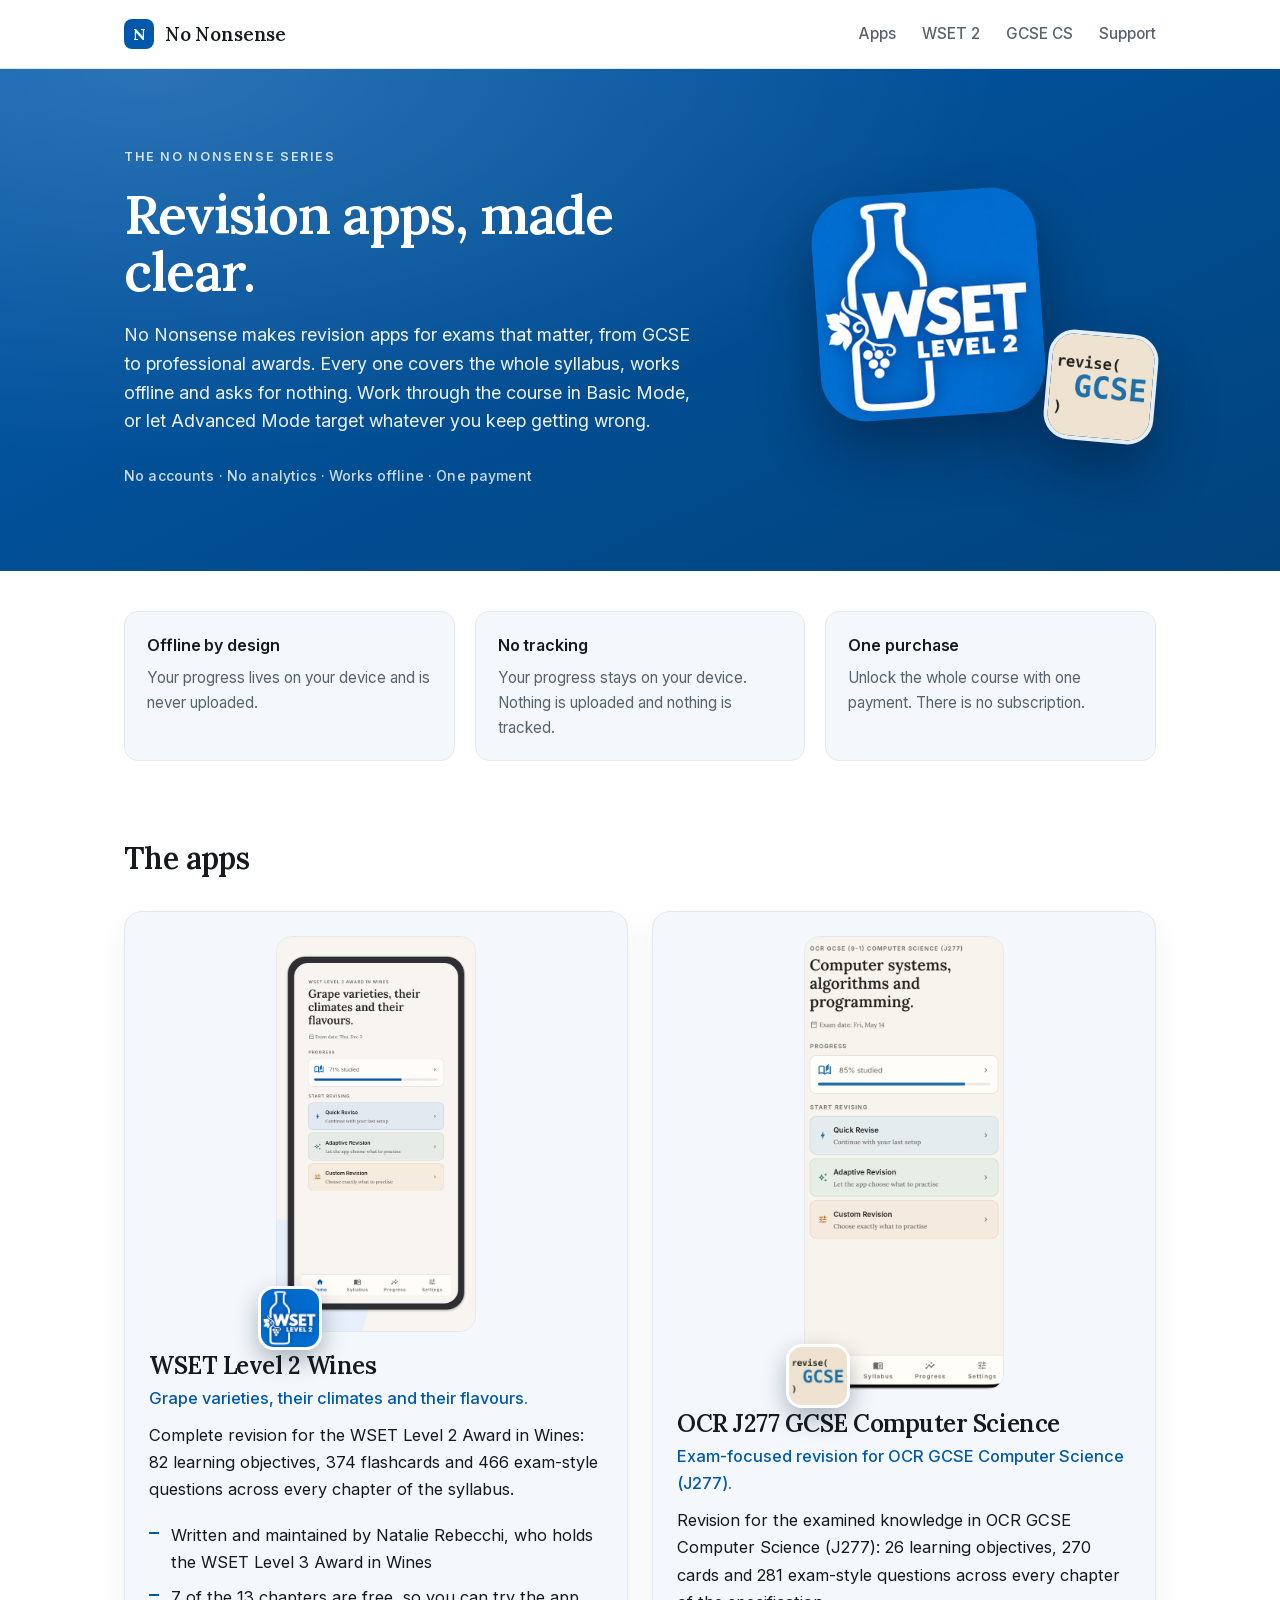
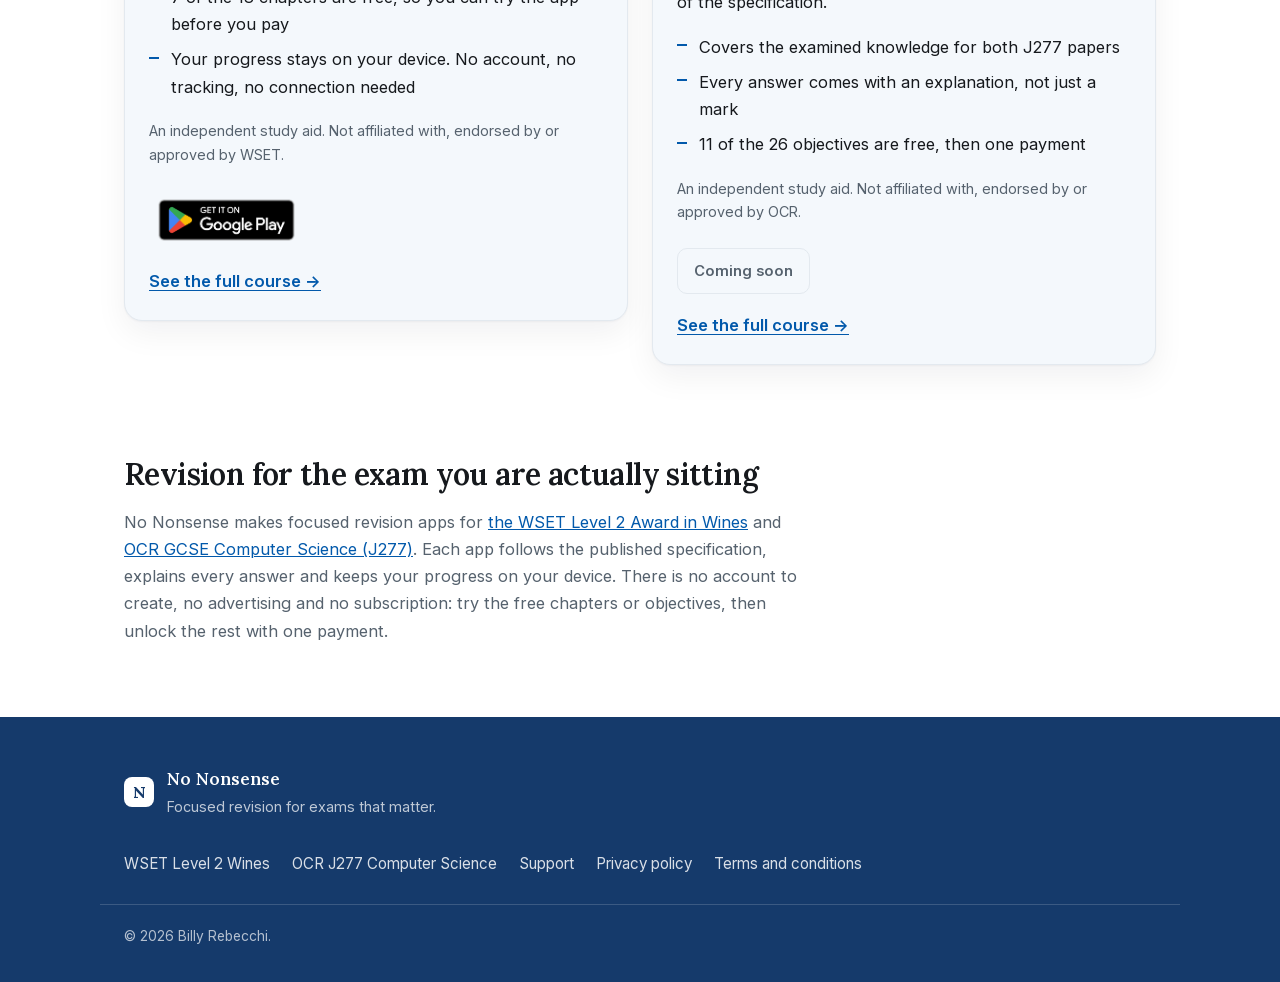
==== commit b1207490: "Publish from revision-app@8beece0fdfb2562973e9d2b795d8e3580d3a6c1d" ====
--- a/index.html
+++ b/index.html
@@ -30,7 +30,7 @@
 
   <link rel="preload" href="/assets/fonts/Inter.woff2" as="font" type="font/woff2" crossorigin>
   <link rel="preload" href="/assets/fonts/Lora.woff2" as="font" type="font/woff2" crossorigin>
-  <link rel="stylesheet" href="/assets/style.css?v=407eec69">
+  <link rel="stylesheet" href="/assets/style.css?v=1703d4db">
   <link rel="icon" href="/favicon.ico" sizes="any">
   <link rel="icon" type="image/png" href="/assets/favicon-32.png" sizes="32x32">
   <link rel="apple-touch-icon" href="/assets/apple-touch-icon.png">
@@ -64,8 +64,8 @@
       <p class="hero-proof">No accounts · No analytics · Works offline · One payment</p>
     </div>
     <div class="hero-mark" aria-hidden="true">
-      <img class="hero-app-primary" src="/assets/icons/wset2.png?v=407eec69" alt="" width="250" height="250">
-      <img class="hero-app-secondary" src="/assets/icons/j277.png?v=407eec69" alt="" width="150" height="150">
+      <img class="hero-app-primary" src="/assets/icons/wset2.png?v=1703d4db" alt="" width="250" height="250">
+      <img class="hero-app-secondary" src="/assets/icons/j277.png?v=1703d4db" alt="" width="150" height="150">
     </div>
   </div>
 </section>
@@ -86,8 +86,8 @@
     <div class="app-grid">
 <article class="app">
   <div class="app-shot">
-    <img src="/assets/screenshots/wset2-home.png?v=407eec69" alt="Screenshot of WSET Level 2 Wines" width="520" height="1035" loading="lazy">
-    <img class="app-logo" src="/assets/icons/wset2.png?v=407eec69" alt="" width="64" height="64">
+    <img src="/assets/screenshots/wset2-home.png?v=1703d4db" alt="Screenshot of WSET Level 2 Wines" width="520" height="1035" loading="lazy">
+    <img class="app-logo" src="/assets/icons/wset2.png?v=1703d4db" alt="" width="64" height="64">
   </div>
   <div class="app-copy">
     <h3 class="app-name"><a href="/wset2/">WSET Level 2 Wines</a></h3>
@@ -101,10 +101,7 @@
     <p class="app-disclaimer">An independent study aid. Not affiliated with, endorsed by or approved by WSET.</p>
     <div class="app-badges">
         <a class="app-badge play" href="https://play.google.com/store/apps/details?id=uk.co.thebillington.wset2" rel="noopener">
-          <img src="/assets/badges/google-play.png?v=407eec69" alt="Get WSET Level 2 Wines on Google Play" height="60">
-        </a>
-        <a class="app-badge" href="https://apps.apple.com/app/id6824454016" rel="noopener">
-          <img src="/assets/badges/app-store.svg?v=407eec69" alt="Download WSET Level 2 Wines on the App Store" height="40">
+          <img src="/assets/badges/google-play.png?v=1703d4db" alt="Get WSET Level 2 Wines on Google Play" height="60">
         </a>
     </div>
     <p class="app-more"><a href="/wset2/">See the full course <span aria-hidden="true">→</span></a></p>
@@ -113,8 +110,8 @@
 
 <article class="app">
   <div class="app-shot">
-    <img src="/assets/screenshots/j277-home.png?v=407eec69" alt="Screenshot of OCR J277 GCSE Computer Science" width="520" height="1187" loading="lazy">
-    <img class="app-logo" src="/assets/icons/j277.png?v=407eec69" alt="" width="64" height="64">
+    <img src="/assets/screenshots/j277-home.png?v=1703d4db" alt="Screenshot of OCR J277 GCSE Computer Science" width="520" height="1187" loading="lazy">
+    <img class="app-logo" src="/assets/icons/j277.png?v=1703d4db" alt="" width="64" height="64">
   </div>
   <div class="app-copy">
     <h3 class="app-name"><a href="/gcse-computer-science/">OCR J277 GCSE Computer Science</a></h3>
@@ -127,9 +124,7 @@
     </ul>
     <p class="app-disclaimer">An independent study aid. Not affiliated with, endorsed by or approved by OCR.</p>
     <div class="app-badges">
-        <a class="app-badge play" href="https://play.google.com/store/apps/details?id=uk.co.thebillington.gcse" rel="noopener">
-          <img src="/assets/badges/google-play.png?v=407eec69" alt="Get OCR J277 GCSE Computer Science on Google Play" height="60">
-        </a>
+        <span class="store-soon">Coming soon</span>
     </div>
     <p class="app-more"><a href="/gcse-computer-science/">See the full course <span aria-hidden="true">→</span></a></p>
   </div>
--- a/assets/style.css
+++ b/assets/style.css
@@ -415,6 +415,16 @@
 }
 
 .app-badge.play img { height: 60px; }
+
+.store-soon {
+  display: inline-block;
+  padding: 10px 16px;
+  border: 1px solid var(--line);
+  border-radius: 10px;
+  color: var(--muted);
+  font-size: .92rem;
+  font-weight: 600;
+}
 
 .app-more {
   margin: 18px 0 0;
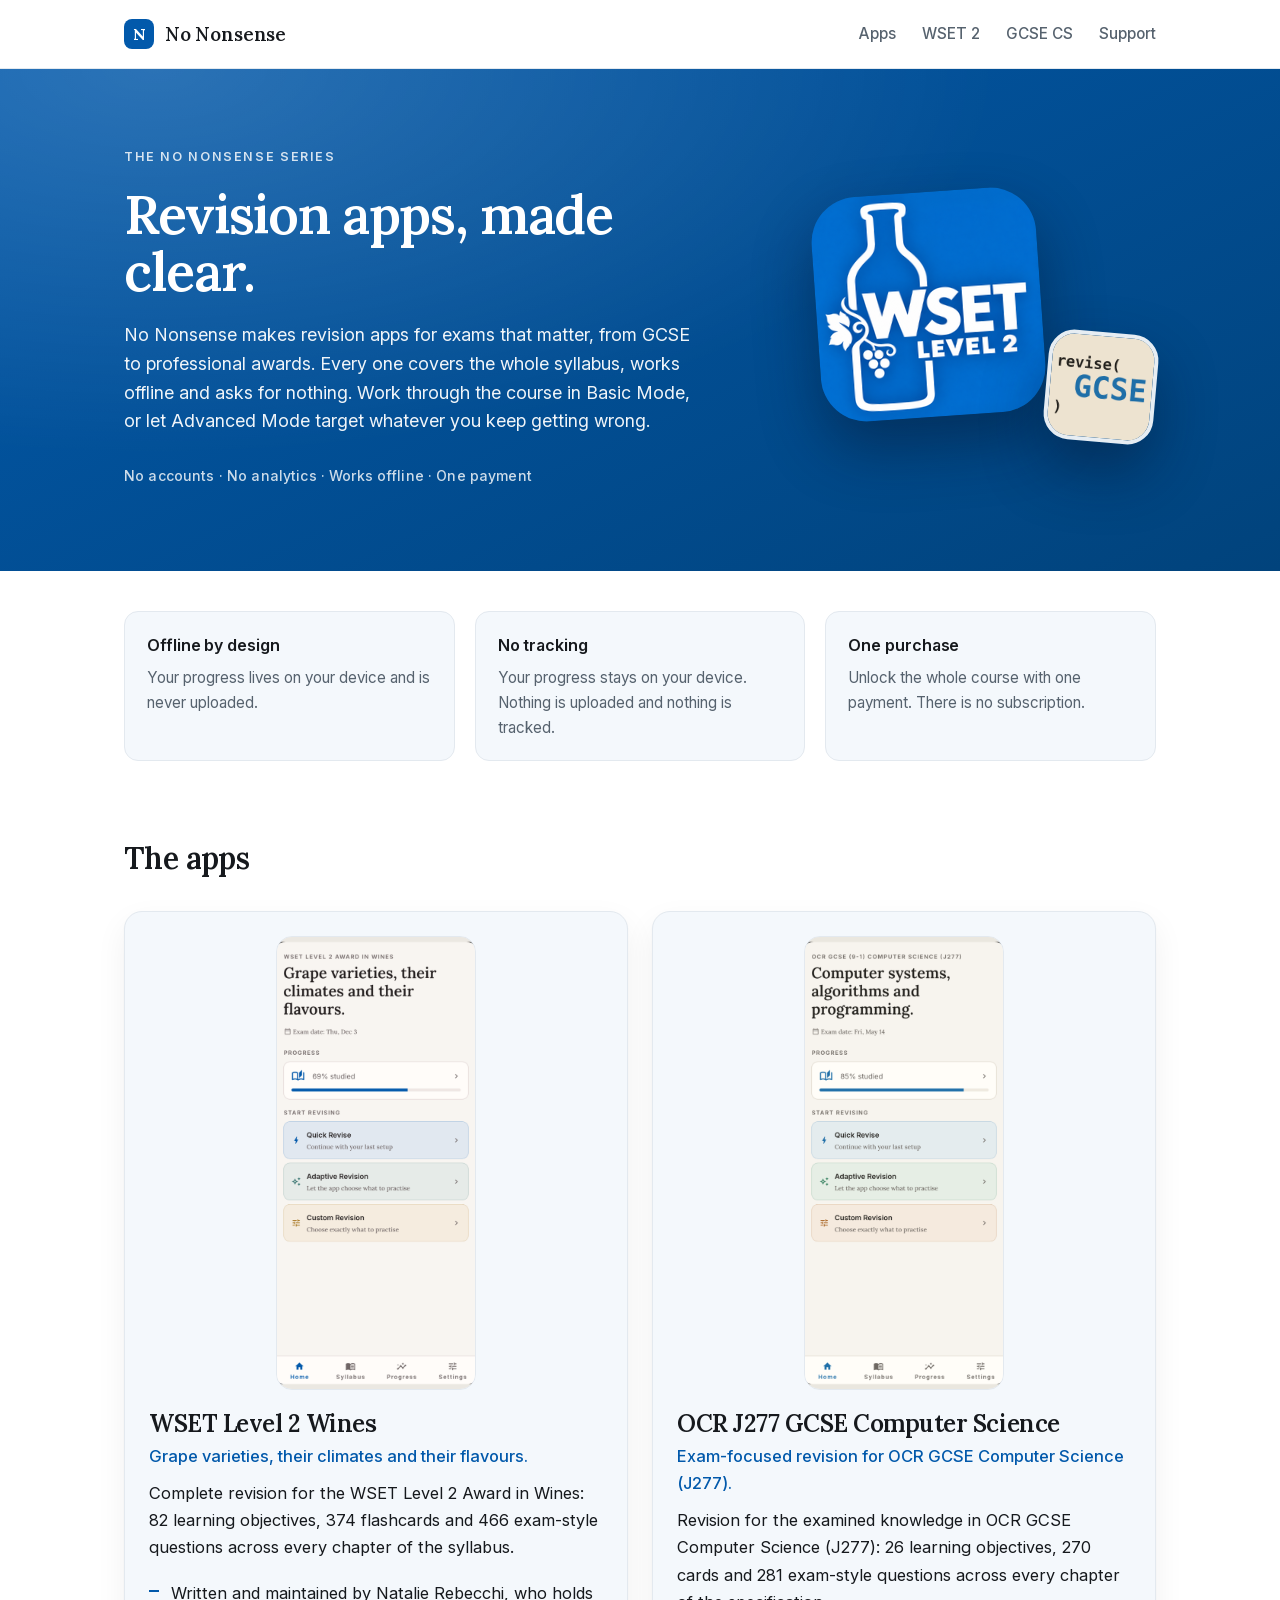
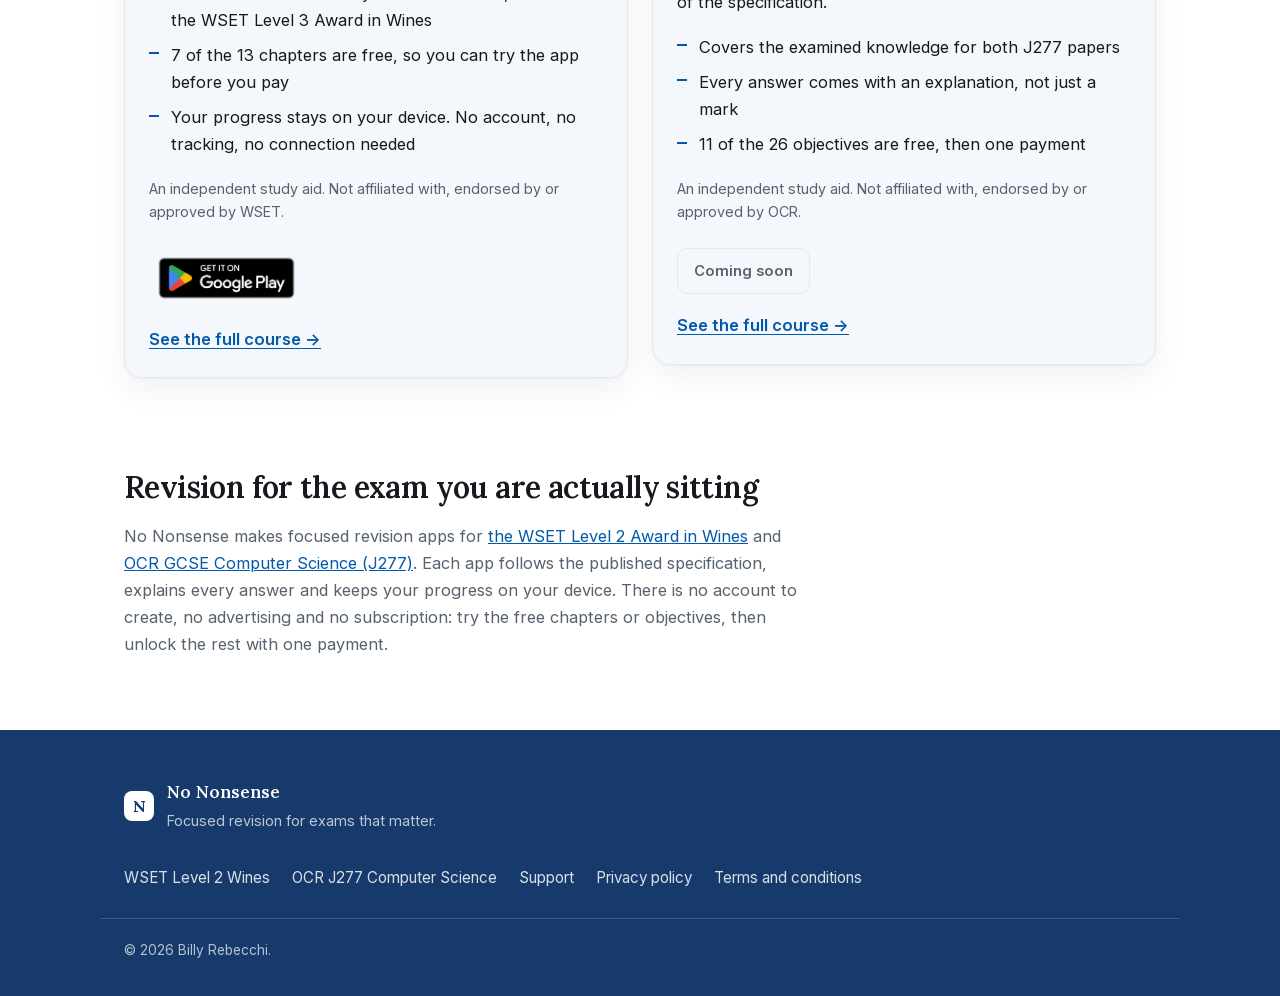
==== commit d6263379: "Publish from revision-app@ad3f5184f0cafb6739ec852d52f31ec26d3aa5bb" ====
--- a/index.html
+++ b/index.html
@@ -30,7 +30,7 @@
 
   <link rel="preload" href="/assets/fonts/Inter.woff2" as="font" type="font/woff2" crossorigin>
   <link rel="preload" href="/assets/fonts/Lora.woff2" as="font" type="font/woff2" crossorigin>
-  <link rel="stylesheet" href="/assets/style.css?v=1703d4db">
+  <link rel="stylesheet" href="/assets/style.css?v=56824261">
   <link rel="icon" href="/favicon.ico" sizes="any">
   <link rel="icon" type="image/png" href="/assets/favicon-32.png" sizes="32x32">
   <link rel="apple-touch-icon" href="/assets/apple-touch-icon.png">
@@ -64,8 +64,8 @@
       <p class="hero-proof">No accounts · No analytics · Works offline · One payment</p>
     </div>
     <div class="hero-mark" aria-hidden="true">
-      <img class="hero-app-primary" src="/assets/icons/wset2.png?v=1703d4db" alt="" width="250" height="250">
-      <img class="hero-app-secondary" src="/assets/icons/j277.png?v=1703d4db" alt="" width="150" height="150">
+      <img class="hero-app-primary" src="/assets/icons/wset2.png?v=56824261" alt="" width="250" height="250">
+      <img class="hero-app-secondary" src="/assets/icons/j277.png?v=56824261" alt="" width="150" height="150">
     </div>
   </div>
 </section>
@@ -86,8 +86,7 @@
     <div class="app-grid">
 <article class="app">
   <div class="app-shot">
-    <img src="/assets/screenshots/wset2-home.png?v=1703d4db" alt="Screenshot of WSET Level 2 Wines" width="520" height="1035" loading="lazy">
-    <img class="app-logo" src="/assets/icons/wset2.png?v=1703d4db" alt="" width="64" height="64">
+    <img src="/assets/screenshots/wset2-home.png?v=56824261" alt="Screenshot of WSET Level 2 Wines" width="520" height="1187" loading="lazy">
   </div>
   <div class="app-copy">
     <h3 class="app-name"><a href="/wset2/">WSET Level 2 Wines</a></h3>
@@ -101,7 +100,7 @@
     <p class="app-disclaimer">An independent study aid. Not affiliated with, endorsed by or approved by WSET.</p>
     <div class="app-badges">
         <a class="app-badge play" href="https://play.google.com/store/apps/details?id=uk.co.thebillington.wset2" rel="noopener">
-          <img src="/assets/badges/google-play.png?v=1703d4db" alt="Get WSET Level 2 Wines on Google Play" height="60">
+          <img src="/assets/badges/google-play.png?v=56824261" alt="Get WSET Level 2 Wines on Google Play" height="60">
         </a>
     </div>
     <p class="app-more"><a href="/wset2/">See the full course <span aria-hidden="true">→</span></a></p>
@@ -110,8 +109,7 @@
 
 <article class="app">
   <div class="app-shot">
-    <img src="/assets/screenshots/j277-home.png?v=1703d4db" alt="Screenshot of OCR J277 GCSE Computer Science" width="520" height="1187" loading="lazy">
-    <img class="app-logo" src="/assets/icons/j277.png?v=1703d4db" alt="" width="64" height="64">
+    <img src="/assets/screenshots/j277-home.png?v=56824261" alt="Screenshot of OCR J277 GCSE Computer Science" width="520" height="1187" loading="lazy">
   </div>
   <div class="app-copy">
     <h3 class="app-name"><a href="/gcse-computer-science/">OCR J277 GCSE Computer Science</a></h3>
--- a/assets/style.css
+++ b/assets/style.css
@@ -319,16 +319,6 @@
   border: 1px solid var(--line);
 }
 
-.app-shot img.app-logo {
-  position: absolute;
-  bottom: -18px;
-  left: -18px;
-  width: 64px;
-  height: 64px;
-  border-radius: 16px;
-  border: 3px solid var(--paper);
-  box-shadow: 0 10px 24px rgba(4, 20, 45, .3);
-}
 
 .app-name {
   margin: 0 0 4px;
@@ -548,11 +538,6 @@
   box-shadow: 0 10px 24px rgba(4, 20, 45, .3);
 }
 
-.product-mark .product-icon {
-  position: absolute;
-  bottom: -20px;
-  left: -20px;
-}
 
 .product-facts {
   padding: 0 0 8px;
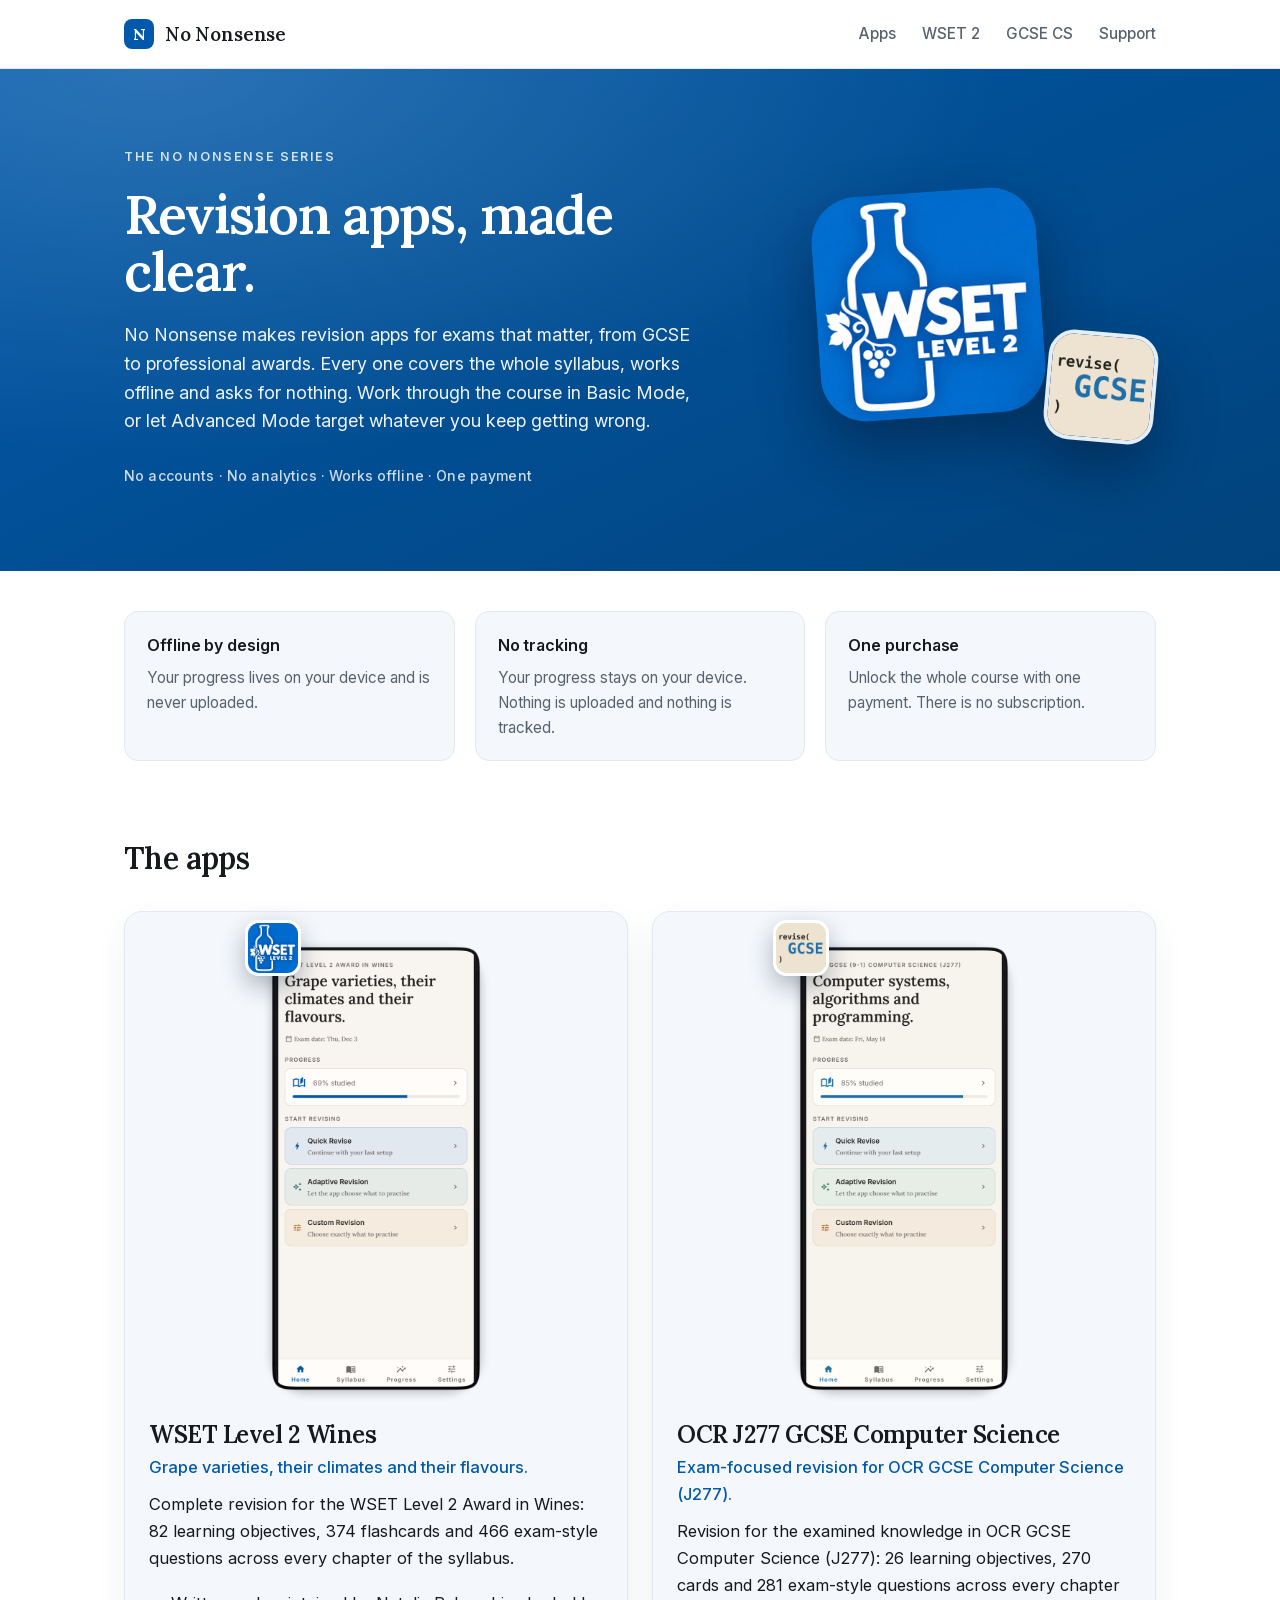
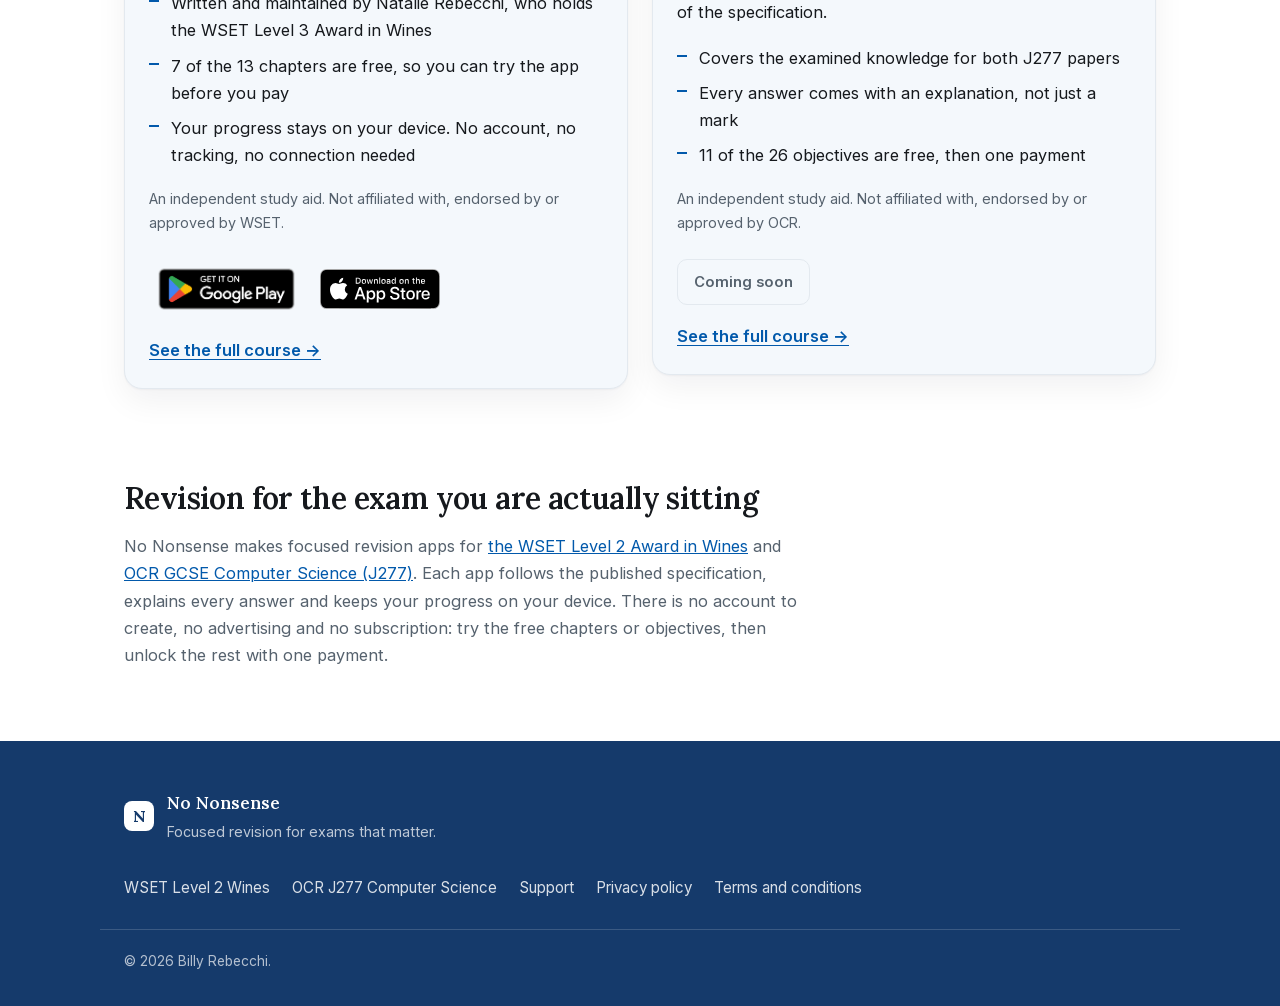
==== commit dc2fb8d7: "Publish from revision-app@c9310f7ac6a8bb51d001fc535c6748aa0de4107d" ====
--- a/index.html
+++ b/index.html
@@ -30,7 +30,7 @@
 
   <link rel="preload" href="/assets/fonts/Inter.woff2" as="font" type="font/woff2" crossorigin>
   <link rel="preload" href="/assets/fonts/Lora.woff2" as="font" type="font/woff2" crossorigin>
-  <link rel="stylesheet" href="/assets/style.css?v=56824261">
+  <link rel="stylesheet" href="/assets/style.css?v=16d3e2df">
   <link rel="icon" href="/favicon.ico" sizes="any">
   <link rel="icon" type="image/png" href="/assets/favicon-32.png" sizes="32x32">
   <link rel="apple-touch-icon" href="/assets/apple-touch-icon.png">
@@ -64,8 +64,8 @@
       <p class="hero-proof">No accounts · No analytics · Works offline · One payment</p>
     </div>
     <div class="hero-mark" aria-hidden="true">
-      <img class="hero-app-primary" src="/assets/icons/wset2.png?v=56824261" alt="" width="250" height="250">
-      <img class="hero-app-secondary" src="/assets/icons/j277.png?v=56824261" alt="" width="150" height="150">
+      <img class="hero-app-primary" src="/assets/icons/wset2.png?v=16d3e2df" alt="" width="250" height="250">
+      <img class="hero-app-secondary" src="/assets/icons/j277.png?v=16d3e2df" alt="" width="150" height="150">
     </div>
   </div>
 </section>
@@ -86,7 +86,11 @@
     <div class="app-grid">
 <article class="app">
   <div class="app-shot">
-    <img src="/assets/screenshots/wset2-home.png?v=56824261" alt="Screenshot of WSET Level 2 Wines" width="520" height="1187" loading="lazy">
+    <picture>
+      <source media="(prefers-color-scheme: dark)" srcset="/assets/screenshots/wset2-home-dark.png?v=16d3e2df">
+      <img src="/assets/screenshots/wset2-home-light.png?v=16d3e2df" alt="Screenshot of WSET Level 2 Wines" width="640" height="1293" loading="lazy">
+    </picture>
+    <img class="app-logo" src="/assets/icons/wset2.png?v=16d3e2df" alt="" width="56" height="56">
   </div>
   <div class="app-copy">
     <h3 class="app-name"><a href="/wset2/">WSET Level 2 Wines</a></h3>
@@ -100,7 +104,10 @@
     <p class="app-disclaimer">An independent study aid. Not affiliated with, endorsed by or approved by WSET.</p>
     <div class="app-badges">
         <a class="app-badge play" href="https://play.google.com/store/apps/details?id=uk.co.thebillington.wset2" rel="noopener">
-          <img src="/assets/badges/google-play.png?v=56824261" alt="Get WSET Level 2 Wines on Google Play" height="60">
+          <img src="/assets/badges/google-play.png?v=16d3e2df" alt="Get WSET Level 2 Wines on Google Play" height="60">
+        </a>
+        <a class="app-badge" href="https://apps.apple.com/app/id6824454016" rel="noopener">
+          <img src="/assets/badges/app-store.svg?v=16d3e2df" alt="Download WSET Level 2 Wines on the App Store" height="40">
         </a>
     </div>
     <p class="app-more"><a href="/wset2/">See the full course <span aria-hidden="true">→</span></a></p>
@@ -109,7 +116,11 @@
 
 <article class="app">
   <div class="app-shot">
-    <img src="/assets/screenshots/j277-home.png?v=56824261" alt="Screenshot of OCR J277 GCSE Computer Science" width="520" height="1187" loading="lazy">
+    <picture>
+      <source media="(prefers-color-scheme: dark)" srcset="/assets/screenshots/j277-home-dark.png?v=16d3e2df">
+      <img src="/assets/screenshots/j277-home-light.png?v=16d3e2df" alt="Screenshot of OCR J277 GCSE Computer Science" width="640" height="1293" loading="lazy">
+    </picture>
+    <img class="app-logo" src="/assets/icons/j277.png?v=16d3e2df" alt="" width="56" height="56">
   </div>
   <div class="app-copy">
     <h3 class="app-name"><a href="/gcse-computer-science/">OCR J277 GCSE Computer Science</a></h3>
--- a/assets/style.css
+++ b/assets/style.css
@@ -304,19 +304,36 @@
   box-shadow: var(--shadow);
 }
 
+.app-shot,
+.product-mark {
+  position: relative;
+}
+
 .app-shot {
-  position: relative;
   width: 100%;
-  max-width: 200px;
+  max-width: 230px;
   margin: 0 auto 20px;
 }
+
+.app-shot picture,
+.product-mark picture { display: block; }
 
 .app-shot img {
   display: block;
   width: 100%;
   height: auto;
-  border-radius: 16px;
-  border: 1px solid var(--line);
+}
+
+.app-shot img.app-logo {
+  position: absolute;
+  top: -16px;
+  left: -16px;
+  z-index: 3;
+  width: 56px;
+  height: 56px;
+  border-radius: 14px;
+  border: 3px solid var(--paper);
+  box-shadow: 0 10px 24px rgba(4, 20, 45, .3);
 }
 
 
@@ -514,26 +531,26 @@
 }
 
 .product-mark {
-  position: relative;
   justify-self: center;
   width: 100%;
-  max-width: 260px;
+  max-width: 300px;
 }
 
 .product-shot {
   display: block;
   width: 100%;
   height: auto;
-  border-radius: 24px;
-  border: 1px solid var(--line);
-  box-shadow: 0 24px 60px rgba(4, 20, 45, .22);
 }
 
 .product-icon {
+  position: absolute;
+  top: -18px;
+  left: -18px;
+  z-index: 3;
   display: block;
-  width: 76px;
-  height: 76px;
-  border-radius: 18px;
+  width: 64px;
+  height: 64px;
+  border-radius: 16px;
   border: 3px solid var(--paper);
   box-shadow: 0 10px 24px rgba(4, 20, 45, .3);
 }
@@ -1105,9 +1122,40 @@
 /* Four nav links plus the wordmark do not fit on a phone, and a wrapped
    masthead is better than one that runs off the edge. */
 @media (max-width: 560px) {
-  .masthead-inner { flex-wrap: wrap; gap: 12px; padding: 14px 0; }
-  .masthead-nav { gap: 18px; }
-  .masthead-nav a { font-size: .9rem; }
+  .masthead-inner {
+    flex-wrap: wrap;
+    gap: 8px;
+    min-height: 0;
+    padding: 10px 24px 0;
+  }
+
+  .wordmark {
+    font-size: 1.08rem;
+  }
+
+  .wordmark-mark {
+    width: 28px;
+    height: 28px;
+    font-size: .95rem;
+  }
+
+  .masthead-nav {
+    width: 100%;
+    justify-content: space-between;
+    gap: 12px;
+    padding: 9px 0 11px;
+    border-top: 1px solid var(--line);
+    overflow-x: auto;
+    scrollbar-width: none;
+  }
+
+  .masthead-nav::-webkit-scrollbar { display: none; }
+
+  .masthead-nav a {
+    flex: 0 0 auto;
+    font-size: .88rem;
+    white-space: nowrap;
+  }
 }
 
 @media (max-width: 860px) {
@@ -1119,7 +1167,7 @@
   .highlight-list { grid-template-columns: 1fr; }
   .app-grid { grid-template-columns: 1fr; }
   .app { padding: 28px 24px; }
-  .app-shot { max-width: 258px; }
+  .app-shot { max-width: 240px; }
   .footer-inner { flex-direction: column; }
   .product-hero { grid-template-columns: 1fr; gap: 40px; }
   .product-mark { justify-self: start; }
@@ -1136,4 +1184,32 @@
   .feature-grid { grid-template-columns: 1fr; }
   .product { padding-left: 20px; padding-right: 20px; }
   .product-cta { padding: 26px 22px; }
-}
+  .syllabus-section { padding: 18px 18px 20px; }
+  .syllabus-list li {
+    grid-template-columns: 1fr;
+    gap: 2px;
+    padding: 13px 0;
+  }
+  .syllabus-count {
+    text-align: left;
+    font-size: .84rem;
+  }
+  .syllabus-badge {
+    grid-column: 1;
+    justify-self: start;
+    margin-top: 5px;
+  }
+}
+
+/* Very narrow phones: the two-icon hero mark must not force the page wider
+   than the viewport, or the headline is clipped. */
+@media (max-width: 380px) {
+  .hero-mark { width: 260px; height: 190px; }
+  .hero-mark .hero-app-primary { width: 170px; height: 170px; }
+  .hero-mark .hero-app-secondary {
+    width: 90px;
+    height: 90px;
+    border-width: 3px;
+    border-radius: 22px;
+  }
+}
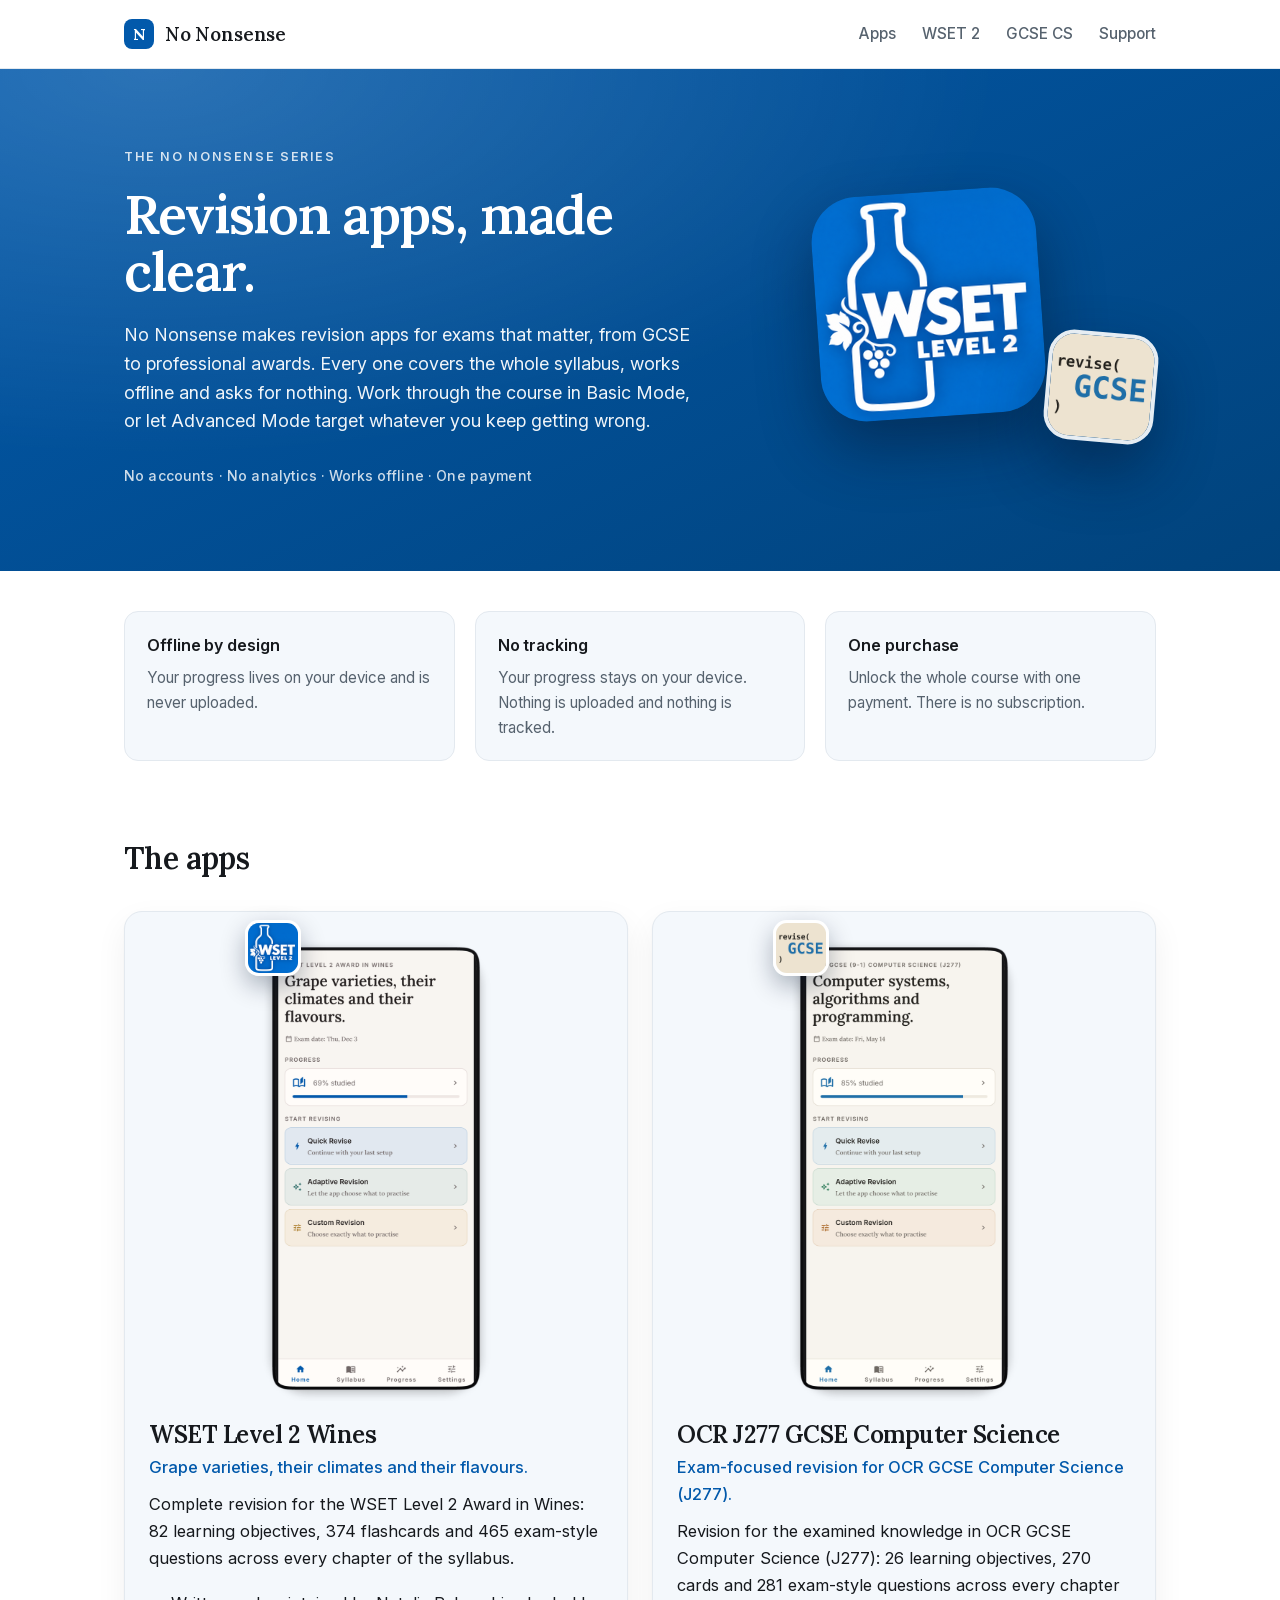
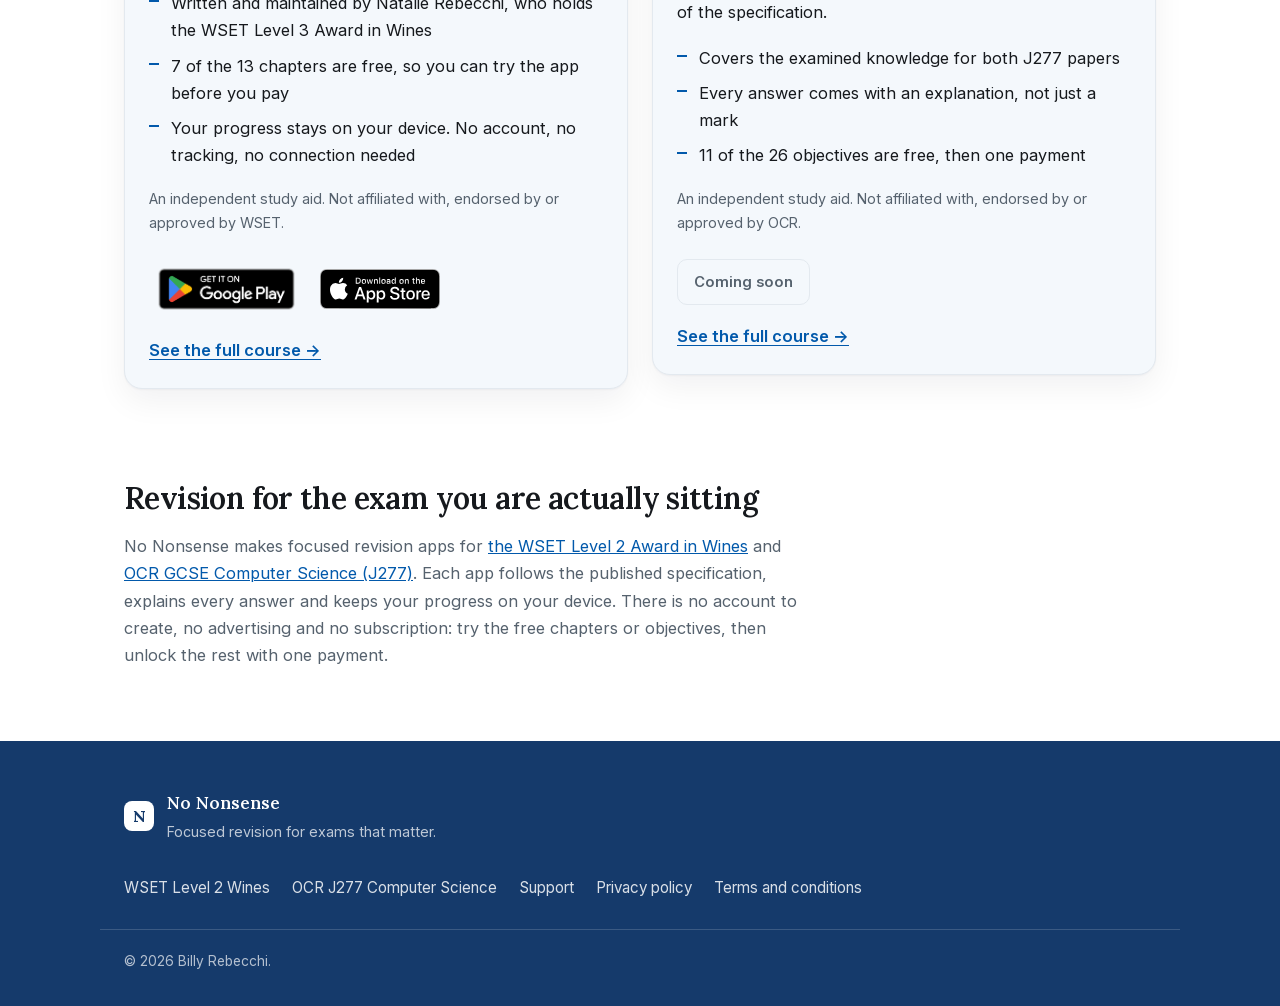
==== commit 326b37c3: "Publish from revision-app@66d96042779fc29bb66edaa42587bec82bace460" ====
--- a/index.html
+++ b/index.html
@@ -95,7 +95,7 @@
   <div class="app-copy">
     <h3 class="app-name"><a href="/wset2/">WSET Level 2 Wines</a></h3>
     <p class="app-summary">Grape varieties, their climates and their flavours.</p>
-    <p class="app-description">Complete revision for the WSET Level 2 Award in Wines: 82 learning objectives, 374 flashcards and 466 exam-style questions across every chapter of the syllabus.</p>
+    <p class="app-description">Complete revision for the WSET Level 2 Award in Wines: 82 learning objectives, 374 flashcards and 465 exam-style questions across every chapter of the syllabus.</p>
     <ul class="app-points">
         <li>Written and maintained by Natalie Rebecchi, who holds the WSET Level 3 Award in Wines</li>
         <li>7 of the 13 chapters are free, so you can try the app before you pay</li>
